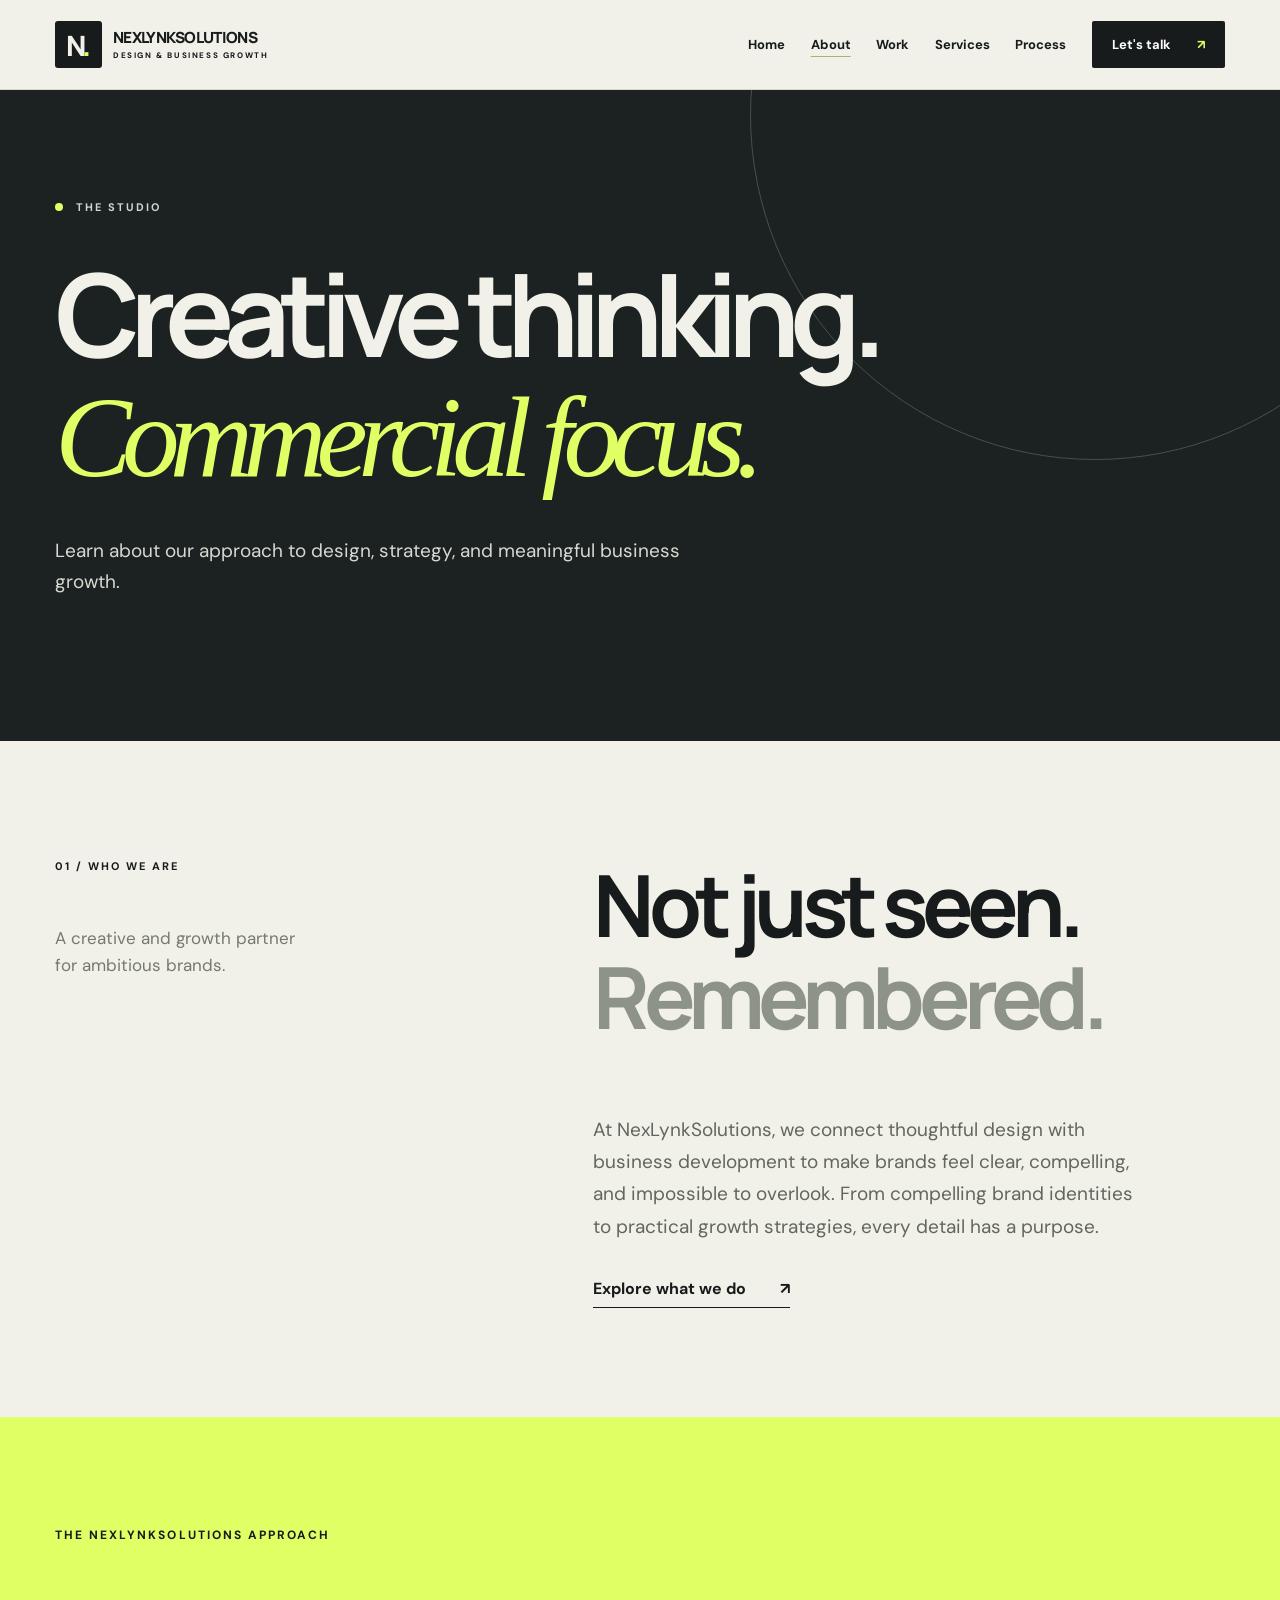
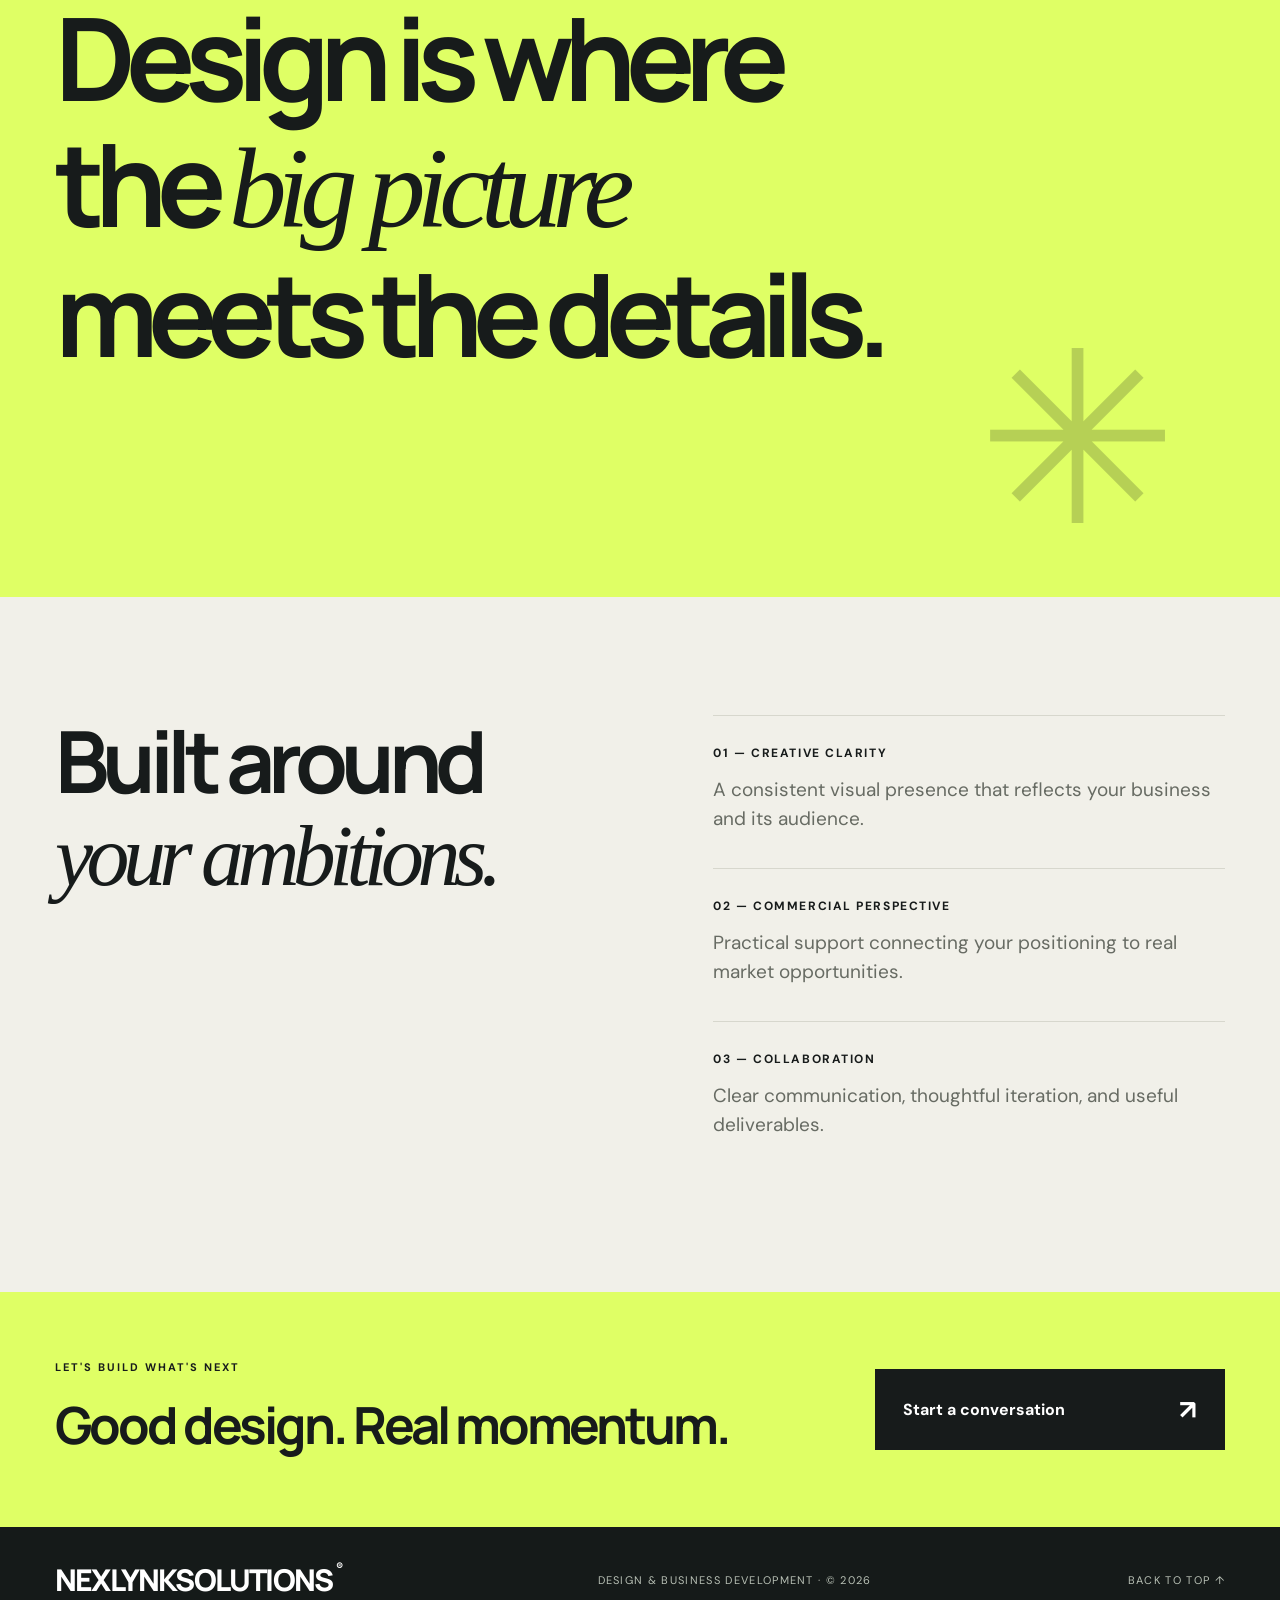
==== about.html @ 556518e2 "Add files via upload" ====
<!doctype html><html lang="en"><head><meta charset="utf-8"><meta name="viewport" content="width=device-width, initial-scale=1"><meta name="description" content="NexLynkSolutions provides design services and business development support including branding, websites, lead generation, and growth strategy."><title>About | NexLynkSolutions</title><link rel="stylesheet" href="style.css"></head><body><header class="site-header" id="top"><a href="index.html" class="brand" aria-label="NexLynkSolutions home"><span class="brand-symbol">N<span>.</span></span><span>NEXLYNKSOLUTIONS<small>DESIGN & BUSINESS GROWTH</small></span></a><button class="menu-toggle" aria-expanded="false" aria-controls="nav" aria-label="Toggle navigation">Menu <span>☰</span></button><nav id="nav" class="nav"><a href="index.html">Home</a><a href="about.html" aria-current="page">About</a><a href="work.html">Work</a><a href="services.html">Services</a><a href="process.html">Process</a><a class="nav-cta" href="contact.html">Let's talk <span>↗</span></a></nav></header><main><section class="page-banner"><div class="container"><p class="eyebrow"><span class="eyebrow-dot"></span> THE STUDIO</p><h1>Creative thinking.<br><em>Commercial focus.</em></h1><p>Learn about our approach to design, strategy, and meaningful business growth.</p></div><div class="hero-shape shape-one"></div></section><section class="intro section-pad" id="studio"><div class="container intro-grid"><div><p class="section-label">01 / WHO WE ARE</p><p class="intro-kicker">A creative and growth partner<br/>for ambitious brands.</p></div><div><h2>Not just seen.<br/><span>Remembered.</span></h2><p>At NexLynkSolutions, we connect thoughtful design with business development to make brands feel clear, compelling, and impossible to overlook. From compelling brand identities to practical growth strategies, every detail has a purpose.</p><a class="text-link" href="services.html">Explore what we do <span>↗</span></a></div></div></section><section class="statement"><div class="container"><p>THE NEXLYNKSOLUTIONS APPROACH</p><h2>Design is where<br/>the <em>big picture</em><br/>meets the details.</h2><div class="spark">✳</div></div></section><section class="process section-pad"><div class="container"><div class="process-grid"><h2>Built around<br><i>your ambitions.</i></h2><div class="steps"><div><span>01 — CREATIVE CLARITY</span><p>A consistent visual presence that reflects your business and its audience.</p></div><div><span>02 — COMMERCIAL PERSPECTIVE</span><p>Practical support connecting your positioning to real market opportunities.</p></div><div><span>03 — COLLABORATION</span><p>Clear communication, thoughtful iteration, and useful deliverables.</p></div></div></div></div></section><section class="mini-cta"><div class="container mini-cta-inner"><div><p class="section-label">LET'S BUILD WHAT'S NEXT</p><h2>Good design. Real momentum.</h2></div><a class="contact-button" href="contact.html">Start a conversation <span>↗</span></a></div></section></main><footer><div class="container footer-inner"><a href="index.html" class="footer-brand">NEXLYNKSOLUTIONS<span>®</span></a><span>DESIGN & BUSINESS DEVELOPMENT · © <span id="year">2026</span></span><a href="#top">BACK TO TOP ↑</a></div></footer><script src="script.js" defer></script></body></html>
---- style.css ----
@import url('https://fonts.googleapis.com/css2?family=DM+Sans:wght@400;500;600;700&family=Manrope:wght@400;500;600;700;800&display=swap');
:root{--ink:#171b1b;--cream:#f1f0e9;--accent:#dfff65;--line:#d7d7cd}*{box-sizing:border-box}html{scroll-behavior:smooth}body{margin:0;background:var(--cream);color:var(--ink);font-family:'DM Sans',Arial,sans-serif}a{color:inherit;text-decoration:none}button{font:inherit}.container{width:min(1440px,calc(100% - 110px));margin:auto}.site-header{height:90px;background:var(--cream);display:flex;align-items:center;justify-content:space-between;padding:0 55px;border-bottom:1px solid var(--line);position:relative;z-index:9}.brand{display:flex;align-items:center;gap:11px;font-family:Manrope,sans-serif;font-weight:800;letter-spacing:-.045em;font-size:20px;line-height:1}.brand small{font-family:'DM Sans',sans-serif;display:block;font-size:8px;letter-spacing:.20em;margin-top:5px}.brand-symbol{display:flex;align-items:center;justify-content:center;background:var(--ink);width:47px;height:47px;color:var(--cream);border-radius:3px;font-size:28px;letter-spacing:-.15em;padding-right:5px}.brand-symbol span{color:var(--accent)}.nav{display:flex;align-items:center;gap:40px;font-size:13px;font-weight:700}.nav a:hover{opacity:.55}.nav-cta{background:var(--ink);color:#fff;padding:15px 20px;border-radius:2px}.nav-cta span{padding-left:23px;color:var(--accent)}.menu-toggle{display:none}.hero{overflow:hidden;position:relative;min-height:705px;background:#1b2221;color:var(--cream)}.hero-inner{position:relative;z-index:2;padding-top:112px}.eyebrow,.section-label{font-size:11px;font-weight:700;letter-spacing:.18em}.eyebrow{display:flex;align-items:center;gap:13px;color:#d1d5cf}.eyebrow-dot{height:8px;width:8px;border-radius:50%;background:var(--accent)}h1,h2,h3,p{margin-top:0}.hero h1{font-family:Manrope,sans-serif;font-size:clamp(76px,11vw,171px);letter-spacing:-.09em;line-height:.94;margin:43px 0 60px;font-weight:700}.hero h1 em,.statement em,.contact em{font-family:Georgia,serif;font-weight:400;letter-spacing:-.08em}.hero h1 em{color:var(--accent)}.hero-bottom{display:flex;align-items:end;justify-content:space-between;max-width:820px}.hero-bottom p{max-width:435px;font-size:20px;line-height:1.55;color:#d7d9d2}.round-arrow{height:68px;width:68px;border:1px solid #aeb6ac;border-radius:100%;display:grid;place-items:center;font-size:30px}.hero-index{margin-top:70px;border-top:1px solid #59615c;padding:20px 0;color:#b5bbb3;font-size:11px;letter-spacing:.17em}.hero-index span{color:var(--accent);padding:0 18px}.hero-shape{position:absolute;border:1px solid #48504a;border-radius:50%;pointer-events:none}.shape-one{height:690px;width:690px;right:-160px;top:-190px}.shape-two{height:560px;width:560px;right:-50px;top:-120px}.section-pad{padding:118px 0}.intro-grid{display:grid;grid-template-columns:1fr 1.35fr;gap:70px}.section-label{margin-bottom:52px}.intro-kicker{color:#75796f;font-size:17px;line-height:1.6}.intro h2,.section-top h2,.services h2,.process h2{font-family:Manrope,sans-serif;font-size:clamp(52px,6.7vw,96px);line-height:1.07;letter-spacing:-.076em;font-weight:700}.intro h2 span{color:#8e9388}.intro-grid>div:last-child>p{color:#62675e;max-width:540px;font-size:19px;line-height:1.7;margin-bottom:35px}.text-link{font-weight:700;border-bottom:1px solid;padding-bottom:8px}.text-link span{padding-left:30px}.work{background:#e6e6dc}.section-top{display:grid;grid-template-columns:1fr 2fr;align-items:start}.section-top h2{margin:0 0 42px}.section-top i,.services i,.process i{font-family:Georgia,serif;font-weight:400}.section-top .muted{grid-column:2;font-size:13px;color:#75796f;margin:0 0 30px;max-width:450px}.work-grid{display:grid;grid-template-columns:1fr 1fr;gap:28px}.project-large{grid-column:1/-1}.project-image{position:relative;background:#ccd0c6;overflow:hidden;height:330px}.project-large .project-image{height:530px}.project-image img{width:100%;height:100%;display:block;object-fit:cover;transition:transform .6s}.project:hover img{transform:scale(1.035)}.project-overlay{position:absolute;top:22px;left:25px;color:#fff;border:1px solid #fff;border-radius:50%;height:47px;width:47px;display:grid;place-items:center}.project-meta{display:flex;justify-content:space-between;align-items:center;padding:22px 0}.project-meta h3{font-family:Manrope,sans-serif;font-size:22px;letter-spacing:-.045em}.project-meta p{font-size:11px;letter-spacing:.12em;color:#777}.services{background:var(--cream)}.services-heading{display:grid;grid-template-columns:1fr 2fr}.service{display:grid;grid-template-columns:80px 1fr 30px;padding:28px 0;border-top:1px solid #c5c8bd;align-items:center}.service:last-child{border-bottom:1px solid #c5c8bd}.service>span{font-size:12px}.service h3{font-size:clamp(28px,3.4vw,46px);font-family:Manrope,sans-serif;letter-spacing:-.055em;margin-bottom:10px}.service p{margin:0;color:#767a70;font-size:15px}.service b{font-size:28px;font-weight:400}.statement{background:var(--accent);padding:110px 0 125px;position:relative;overflow:hidden}.statement p{font-size:12px;letter-spacing:.17em;font-weight:700}.statement h2{font-family:Manrope,sans-serif;font-size:clamp(62px,9vw,131px);letter-spacing:-.087em;line-height:1.09;margin-top:52px}.spark{position:absolute;right:8%;bottom:0;font-size:240px;opacity:.2}.process-grid{display:grid;grid-template-columns:1.15fr 1fr;gap:70px}.steps>div{border-top:1px solid var(--line);padding:25px 0 35px}.steps span{font-size:12px;letter-spacing:.13em;font-weight:700}.steps p{font-size:19px;line-height:1.5;color:#676b63;margin:14px 0 0}.contact{background:#1b2221;color:var(--cream);padding:110px 0 120px}.contact h2{font-family:Manrope,sans-serif;font-size:clamp(75px,10vw,148px);letter-spacing:-.085em;line-height:1.05;margin:45px 0}.contact h2 em{color:var(--accent)}.contact p:not(.section-label){color:#c4c9c0;font-size:18px}.contact-button{display:inline-flex;align-items:center;justify-content:space-between;background:var(--accent);color:var(--ink);padding:23px 28px;min-width:350px;font-weight:700;margin-top:25px}.contact-button span{font-size:27px}.contact .contact-note{font-size:11px!important;color:#8a9189!important;margin-top:20px}footer{background:#151a19;color:#b8c0b5}.footer-inner{min-height:105px;display:flex;align-items:center;justify-content:space-between;gap:20px;font-size:11px;letter-spacing:.12em}.footer-brand{font-family:Manrope,sans-serif;font-size:30px;letter-spacing:-.06em;font-weight:800;color:#fff}.footer-brand span{font-size:11px;vertical-align:top;margin-left:4px}@media(max-width:900px){.container{width:calc(100% - 50px)}.site-header{padding:0 25px;height:75px}.menu-toggle{display:block;border:0;background:transparent;font-weight:700}.nav{display:none;position:absolute;left:0;right:0;top:75px;background:var(--cream);padding:25px;flex-direction:column;align-items:stretch;gap:25px;box-shadow:0 15px 30px #0002}.nav.open{display:flex}.hero{min-height:660px}.hero-inner{padding-top:90px}.hero h1{font-size:clamp(64px,12vw,105px)}.intro-grid,.process-grid,.section-top,.services-heading{grid-template-columns:1fr;gap:24px}.section-label{margin-bottom:25px}.section-top .muted{grid-column:1}.section-pad{padding:75px 0}.project-large .project-image{height:390px}}@media(max-width:600px){.hero h1{font-size:clamp(58px,13vw,76px);margin:50px 0}.hero-bottom p{font-size:16px;max-width:250px}.round-arrow{width:56px;height:56px}.hero-index{font-size:9px;line-height:2}.hero-index span{padding:0 4px}.hero{min-height:625px}.intro h2,.section-top h2,.services h2,.process h2{font-size:53px}.work-grid{grid-template-columns:1fr;gap:12px}.project-large{grid-column:auto}.project-image,.project-large .project-image{height:275px}.project-meta{display:block}.project-meta p{margin-top:8px}.service{grid-template-columns:35px 1fr 20px;gap:5px}.service h3{font-size:25px}.service p{font-size:13px}.statement h2{font-size:53px}.contact h2{font-size:65px}.contact-button{min-width:100%;font-size:14px}.footer-inner{flex-wrap:wrap;padding:30px 0}.footer-brand{width:100%}}

/* Multi-page extensions while preserving original visual language */
.nav a[aria-current="page"]:not(.nav-cta){text-decoration:underline;text-decoration-color:#a8b36d;text-underline-offset:7px}
.page-banner{position:relative;overflow:hidden;background:#1b2221;color:var(--cream);padding:110px 0 125px;min-height:460px}.page-banner .container{position:relative;z-index:2}.page-banner h1{font-family:Manrope,sans-serif;font-size:clamp(60px,9vw,132px);letter-spacing:-.085em;line-height:1.03;margin:40px 0}.page-banner h1 em{color:var(--accent);font-family:Georgia,serif;font-weight:400}.page-banner .container>p:last-child{font-size:19px;line-height:1.6;color:#d7d9d2;max-width:670px}.page-banner .shape-one{top:-320px}.dual-grid{display:grid;grid-template-columns:repeat(2,minmax(0,1fr));gap:22px}.service-tile{display:flex;flex-direction:column;min-height:360px;padding:44px;background:#e6e6dc;transition:transform .3s,background .3s}.service-tile:hover:not(.static-tile){transform:translateY(-5px);background:#dcdfd0}.service-tile>span{font-size:11px;letter-spacing:.18em;font-weight:700}.service-tile h3{font-family:Manrope,sans-serif;font-size:clamp(30px,3.5vw,51px);line-height:1.12;letter-spacing:-.06em;margin:40px 0 20px}.service-tile p{line-height:1.6;color:#646a61;font-size:16px;max-width:440px}.service-tile b{margin-top:auto;font-size:14px}.service-alt{background:#e6e6dc}.mini-cta{background:var(--accent);padding:68px 0}.mini-cta-inner{display:flex;align-items:center;justify-content:space-between;gap:24px}.mini-cta .section-label{margin-bottom:15px}.mini-cta h2{font-family:Manrope,sans-serif;font-size:clamp(30px,4vw,56px);letter-spacing:-.06em;margin:0}.mini-cta .contact-button{margin:0;background:var(--ink);color:#fff}.section-bridge{background:#e6e6dc;padding:0 max(25px,calc((100% - 1330px)/2)) 70px;text-align:right}.site-header .brand{flex-shrink:0}.nav{gap:clamp(14px,2vw,30px)}.site-header{gap:24px}.brand{font-size:clamp(14px,1.2vw,20px)}.brand-symbol{flex-shrink:0}.contact .contact-note{max-width:600px}
@media(max-width:900px){.dual-grid{grid-template-columns:1fr}.mini-cta-inner{align-items:stretch;flex-direction:column}.mini-cta .contact-button{width:fit-content}.page-banner{min-height:360px;padding:80px 0}.page-banner h1{font-size:clamp(48px,8vw,85px)}}
@media(max-width:600px){.page-banner h1{font-size:clamp(45px,11vw,69px)}.page-banner{padding:65px 0;min-height:340px}.service-tile{padding:28px;min-height:290px}.mini-cta .contact-button{width:100%}.site-header .brand{font-size:14px}.brand-symbol{width:40px;height:40px}}
@media(prefers-reduced-motion:reduce){html{scroll-behavior:auto}*,*:before,*:after{transition-duration:.01ms!important;animation-duration:.01ms!important}}
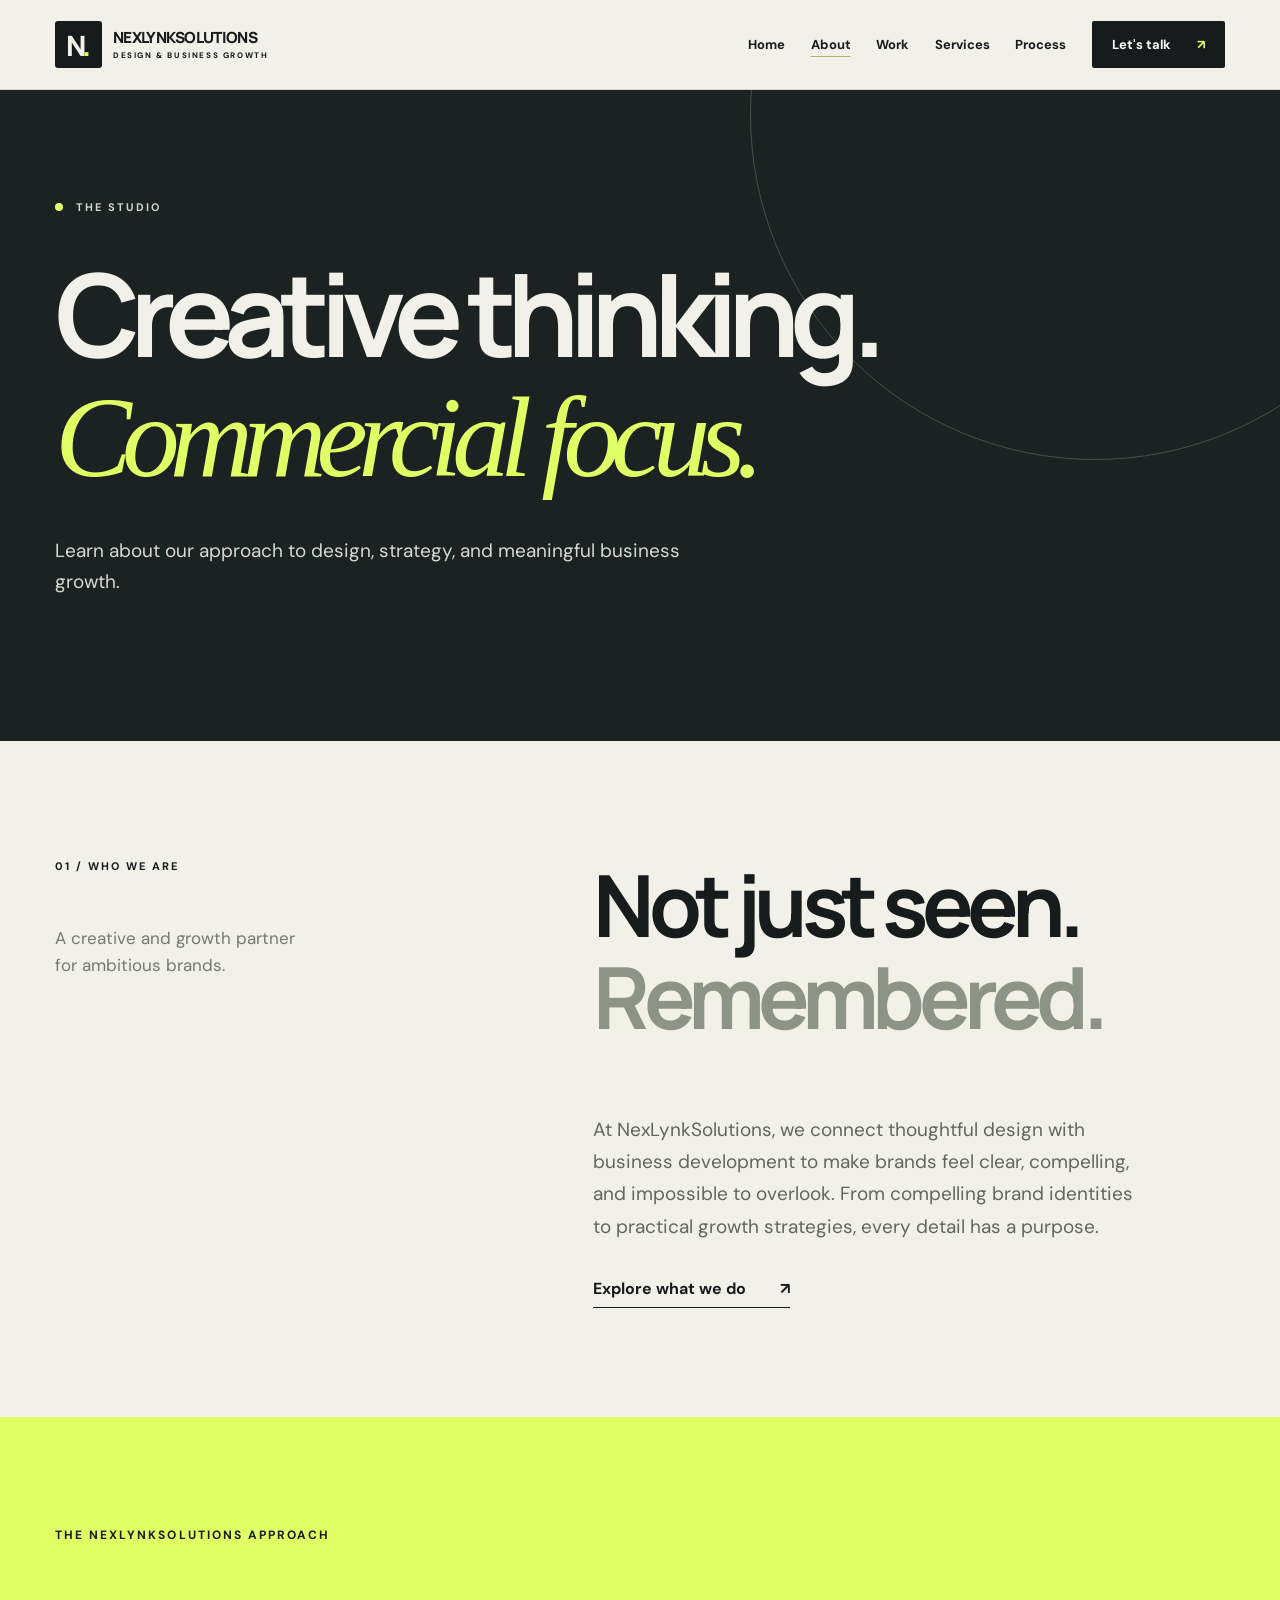
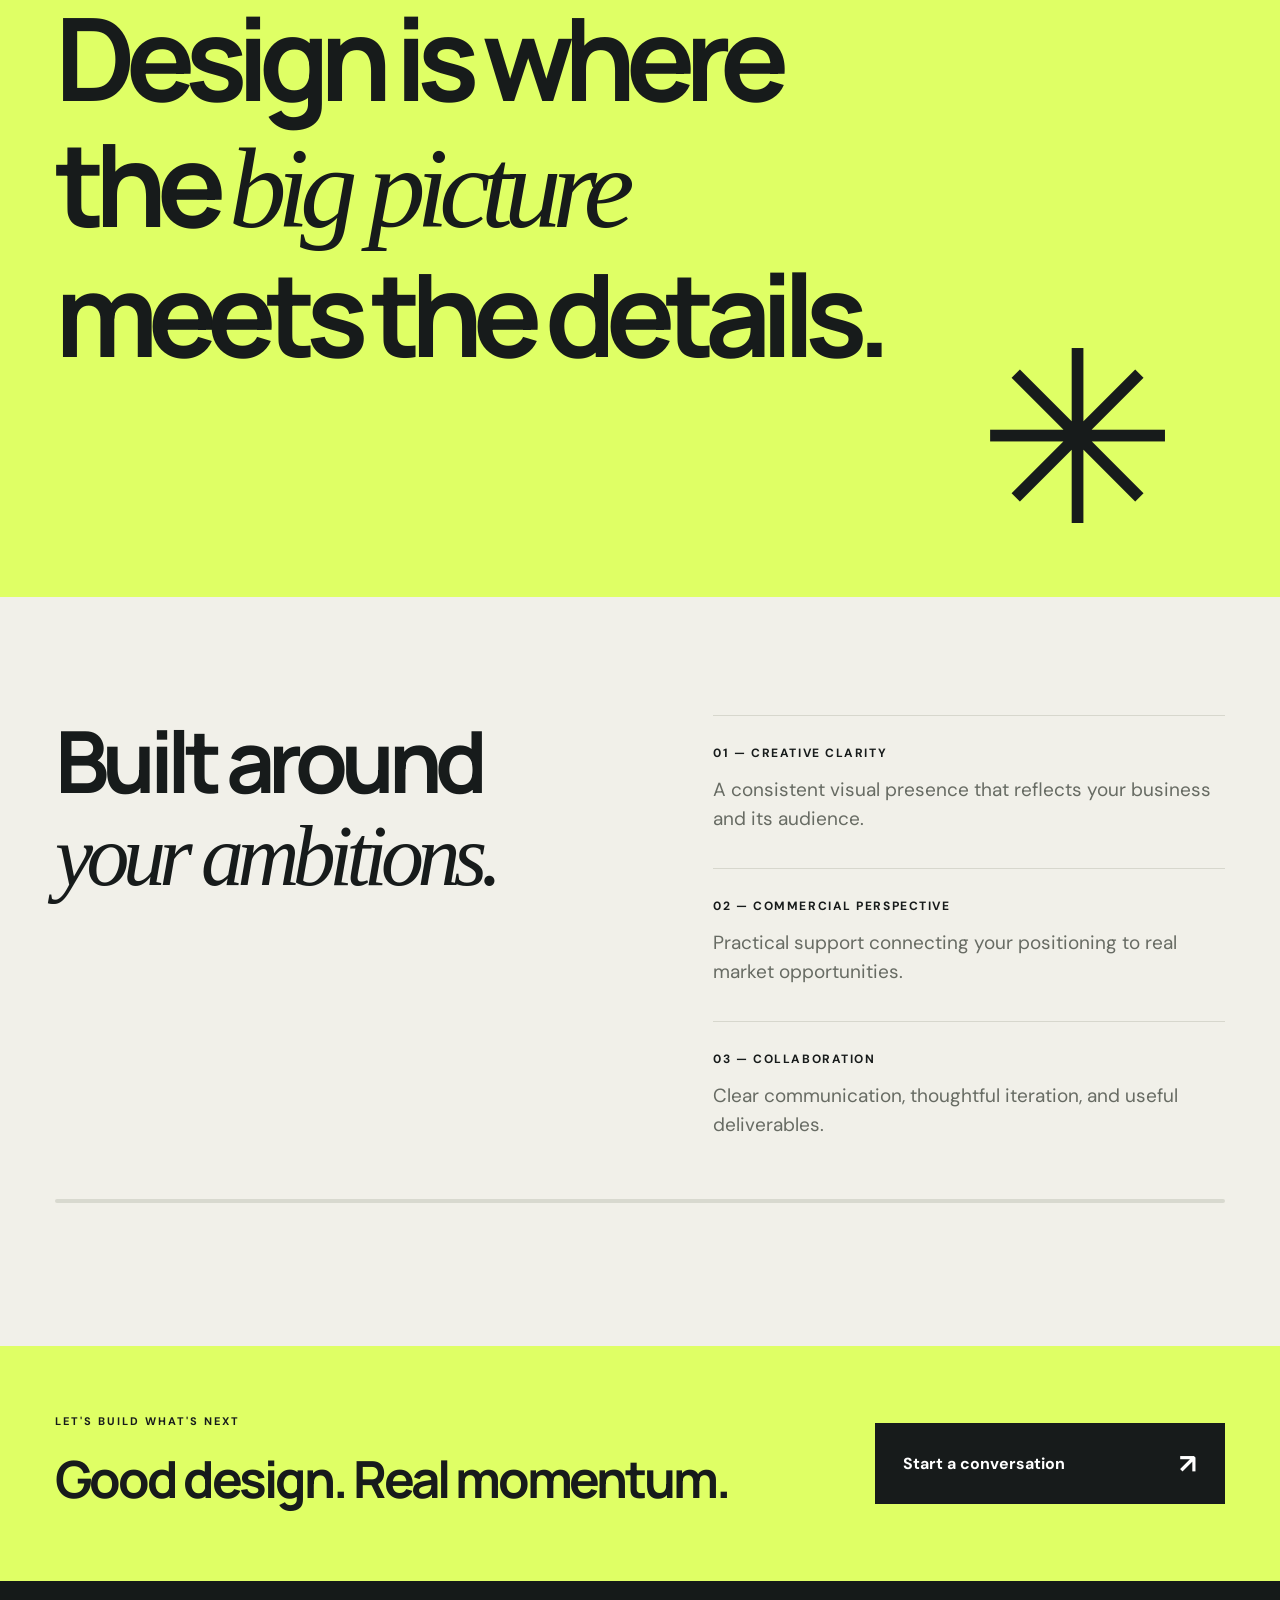
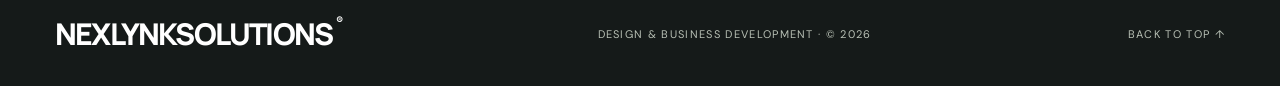
==== commit 75d1a6db: "Add files via upload" ====
--- a/about.html
+++ b/about.html
@@ -1 +1 @@
-<!doctype html><html lang="en"><head><meta charset="utf-8"><meta name="viewport" content="width=device-width, initial-scale=1"><meta name="description" content="NexLynkSolutions provides design services and business development support including branding, websites, lead generation, and growth strategy."><title>About | NexLynkSolutions</title><link rel="stylesheet" href="style.css"></head><body><header class="site-header" id="top"><a href="index.html" class="brand" aria-label="NexLynkSolutions home"><span class="brand-symbol">N<span>.</span></span><span>NEXLYNKSOLUTIONS<small>DESIGN & BUSINESS GROWTH</small></span></a><button class="menu-toggle" aria-expanded="false" aria-controls="nav" aria-label="Toggle navigation">Menu <span>☰</span></button><nav id="nav" class="nav"><a href="index.html">Home</a><a href="about.html" aria-current="page">About</a><a href="work.html">Work</a><a href="services.html">Services</a><a href="process.html">Process</a><a class="nav-cta" href="contact.html">Let's talk <span>↗</span></a></nav></header><main><section class="page-banner"><div class="container"><p class="eyebrow"><span class="eyebrow-dot"></span> THE STUDIO</p><h1>Creative thinking.<br><em>Commercial focus.</em></h1><p>Learn about our approach to design, strategy, and meaningful business growth.</p></div><div class="hero-shape shape-one"></div></section><section class="intro section-pad" id="studio"><div class="container intro-grid"><div><p class="section-label">01 / WHO WE ARE</p><p class="intro-kicker">A creative and growth partner<br/>for ambitious brands.</p></div><div><h2>Not just seen.<br/><span>Remembered.</span></h2><p>At NexLynkSolutions, we connect thoughtful design with business development to make brands feel clear, compelling, and impossible to overlook. From compelling brand identities to practical growth strategies, every detail has a purpose.</p><a class="text-link" href="services.html">Explore what we do <span>↗</span></a></div></div></section><section class="statement"><div class="container"><p>THE NEXLYNKSOLUTIONS APPROACH</p><h2>Design is where<br/>the <em>big picture</em><br/>meets the details.</h2><div class="spark">✳</div></div></section><section class="process section-pad"><div class="container"><div class="process-grid"><h2>Built around<br><i>your ambitions.</i></h2><div class="steps"><div><span>01 — CREATIVE CLARITY</span><p>A consistent visual presence that reflects your business and its audience.</p></div><div><span>02 — COMMERCIAL PERSPECTIVE</span><p>Practical support connecting your positioning to real market opportunities.</p></div><div><span>03 — COLLABORATION</span><p>Clear communication, thoughtful iteration, and useful deliverables.</p></div></div></div></div></section><section class="mini-cta"><div class="container mini-cta-inner"><div><p class="section-label">LET'S BUILD WHAT'S NEXT</p><h2>Good design. Real momentum.</h2></div><a class="contact-button" href="contact.html">Start a conversation <span>↗</span></a></div></section></main><footer><div class="container footer-inner"><a href="index.html" class="footer-brand">NEXLYNKSOLUTIONS<span>®</span></a><span>DESIGN & BUSINESS DEVELOPMENT · © <span id="year">2026</span></span><a href="#top">BACK TO TOP ↑</a></div></footer><script src="script.js" defer></script></body></html>+<!doctype html><html lang="en"><head><meta charset="utf-8"><meta name="viewport" content="width=device-width, initial-scale=1"><meta name="description" content="NexLynkSolutions provides design services and business development support including branding, websites, lead generation, and growth strategy."><title>About | NexLynkSolutions</title><link rel="stylesheet" href="style.css?v=2"></head><body><header class="site-header" id="top"><a href="index.html" class="brand" aria-label="NexLynkSolutions home"><span class="brand-symbol">N<span>.</span></span><span>NEXLYNKSOLUTIONS<small>DESIGN & BUSINESS GROWTH</small></span></a><button class="menu-toggle" aria-expanded="false" aria-controls="nav" aria-label="Toggle navigation">Menu <span>☰</span></button><nav id="nav" class="nav"><a href="index.html">Home</a><a href="about.html" aria-current="page">About</a><a href="work.html">Work</a><a href="services.html">Services</a><a href="process.html">Process</a><a class="nav-cta" href="contact.html">Let's talk <span>↗</span></a></nav></header><main><section class="page-banner"><div class="container"><p class="eyebrow"><span class="eyebrow-dot"></span> THE STUDIO</p><h1>Creative thinking.<br><em>Commercial focus.</em></h1><p>Learn about our approach to design, strategy, and meaningful business growth.</p></div><div class="hero-shape shape-one"></div></section><section class="intro section-pad" id="studio"><div class="container intro-grid"><div><p class="section-label">01 / WHO WE ARE</p><p class="intro-kicker">A creative and growth partner<br/>for ambitious brands.</p></div><div><h2>Not just seen.<br/><span>Remembered.</span></h2><p>At NexLynkSolutions, we connect thoughtful design with business development to make brands feel clear, compelling, and impossible to overlook. From compelling brand identities to practical growth strategies, every detail has a purpose.</p><a class="text-link" href="services.html">Explore what we do <span>↗</span></a></div></div></section><section class="statement"><div class="container"><p>THE NEXLYNKSOLUTIONS APPROACH</p><h2>Design is where<br/>the <em>big picture</em><br/>meets the details.</h2><div class="spark">✳</div></div></section><section class="process section-pad"><div class="container"><div class="process-grid"><h2>Built around<br><i>your ambitions.</i></h2><div class="steps"><div><span>01 — CREATIVE CLARITY</span><p>A consistent visual presence that reflects your business and its audience.</p></div><div><span>02 — COMMERCIAL PERSPECTIVE</span><p>Practical support connecting your positioning to real market opportunities.</p></div><div><span>03 — COLLABORATION</span><p>Clear communication, thoughtful iteration, and useful deliverables.</p></div></div></div></div></section><section class="mini-cta"><div class="container mini-cta-inner"><div><p class="section-label">LET'S BUILD WHAT'S NEXT</p><h2>Good design. Real momentum.</h2></div><a class="contact-button" href="contact.html">Start a conversation <span>↗</span></a></div></section></main><footer><div class="container footer-inner"><a href="index.html" class="footer-brand">NEXLYNKSOLUTIONS<span>®</span></a><span>DESIGN & BUSINESS DEVELOPMENT · © <span id="year">2026</span></span><a href="#top">BACK TO TOP ↑</a></div></footer><script src="script.js?v=2" defer></script></body></html>
--- a/style.css
+++ b/style.css
@@ -7,3 +7,40 @@
 @media(max-width:900px){.dual-grid{grid-template-columns:1fr}.mini-cta-inner{align-items:stretch;flex-direction:column}.mini-cta .contact-button{width:fit-content}.page-banner{min-height:360px;padding:80px 0}.page-banner h1{font-size:clamp(48px,8vw,85px)}}
 @media(max-width:600px){.page-banner h1{font-size:clamp(45px,11vw,69px)}.page-banner{padding:65px 0;min-height:340px}.service-tile{padding:28px;min-height:290px}.mini-cta .contact-button{width:100%}.site-header .brand{font-size:14px}.brand-symbol{width:40px;height:40px}}
 @media(prefers-reduced-motion:reduce){html{scroll-behavior:auto}*,*:before,*:after{transition-duration:.01ms!important;animation-duration:.01ms!important}}
+
+/* Motion enhancement layer: preserves original layouts and colors */
+@keyframes nl-rise{from{opacity:0;transform:translate3d(0,34px,0)}to{opacity:1;transform:translate3d(0,0,0)}}
+@keyframes nl-drift{0%,100%{transform:translate3d(0,0,0) rotate(0)}50%{transform:translate3d(15px,-16px,0) rotate(3deg)}}
+@keyframes nl-pulse{50%{transform:scale(1.08);opacity:.75}}
+@media(prefers-reduced-motion:no-preference){
+ .motion-ready .nl-reveal{opacity:0;transform:translateY(30px);transition:opacity .72s cubic-bezier(.2,.8,.2,1),transform .72s cubic-bezier(.2,.8,.2,1)}
+ .motion-ready .nl-reveal.nl-in{opacity:1;transform:translateY(0)}
+ .hero .eyebrow,.page-banner .eyebrow{animation:nl-rise .65s both}
+ .hero h1,.page-banner h1{animation:nl-rise .9s .12s both}
+ .hero-bottom,.page-banner .container>p:last-child{animation:nl-rise .85s .28s both}
+ .hero-shape{animation:nl-drift 12s ease-in-out infinite;will-change:transform}
+ .shape-two{animation-delay:-5s;animation-duration:15s}
+ .eyebrow-dot{animation:nl-pulse 3s ease-in-out infinite}
+ .project-image img{transition:transform .7s cubic-bezier(.2,.8,.2,1),filter .6s ease}
+ .project:hover .project-image img,.project:focus-within .project-image img{transform:scale(1.045)}
+ .round-arrow,.contact-button,.nav-cta{transition:transform .25s ease,box-shadow .25s ease,background-color .25s ease}
+ .round-arrow:hover,.contact-button:hover,.nav-cta:hover{transform:translateY(-3px)}
+}
+.nl-portfolio-controls{display:flex;justify-content:flex-end;align-items:center;gap:10px;margin:22px 0 16px}
+.nl-portfolio-controls button{background:transparent;color:var(--ink);border:1px solid currentColor;border-radius:50%;width:45px;height:45px;cursor:pointer;font-size:21px;transition:background .2s,color .2s}
+.nl-portfolio-controls button:hover,.nl-portfolio-controls button:focus-visible{background:var(--ink);color:var(--cream)}
+.nl-portfolio-count{font-size:12px;letter-spacing:.12em;margin-right:8px;font-weight:700}
+.nl-portfolio-mode{display:flex!important;gap:18px!important;overflow-x:auto;scroll-snap-type:x mandatory;scroll-behavior:smooth;scrollbar-width:thin;overscroll-behavior-inline:contain;padding-bottom:14px}
+.nl-portfolio-mode .project{flex:0 0 min(70%,720px);scroll-snap-align:start;min-width:0;grid-column:auto!important}
+.nl-portfolio-mode .project .project-image{height:clamp(240px,35vw,430px)}
+.nl-portfolio-mode .project:not(.nl-active){opacity:.76;transition:opacity .3s ease}
+.nl-portfolio-mode .project.nl-active{opacity:1}
+.nl-service-detail{color:#586354;font-size:13px;margin-top:12px;max-width:600px;padding:12px 18px;border-left:3px solid var(--accent);background:rgba(145,160,101,.08)}
+.nl-service-toggle{border:0;background:transparent;text-align:left;padding:0;color:inherit;cursor:pointer;font:inherit;width:100%}
+.nl-service-toggle:focus-visible,.nl-portfolio-controls button:focus-visible{outline:3px solid #96ab5b;outline-offset:4px}
+.nl-service-toggle[aria-expanded=true] h3{text-decoration:underline;text-decoration-color:var(--accent);text-underline-offset:6px}
+.nl-process-progress{height:4px;width:100%;background:rgba(100,110,90,.18);margin:25px 0;overflow:hidden;border-radius:9px}
+.nl-process-progress>span{display:block;width:0;height:100%;background:#99ab6b;transition:width .18s linear}
+.nl-cta-magnetic{will-change:transform}
+@media(max-width:700px){.nl-portfolio-mode .project{flex-basis:88%}.nl-portfolio-mode .project .project-image{height:260px}.nl-portfolio-controls{margin-top:12px}}
+@media(prefers-reduced-motion:reduce){.nl-portfolio-mode{scroll-behavior:auto}.nl-process-progress>span{transition:none}.nl-portfolio-mode .project{opacity:1!important}}
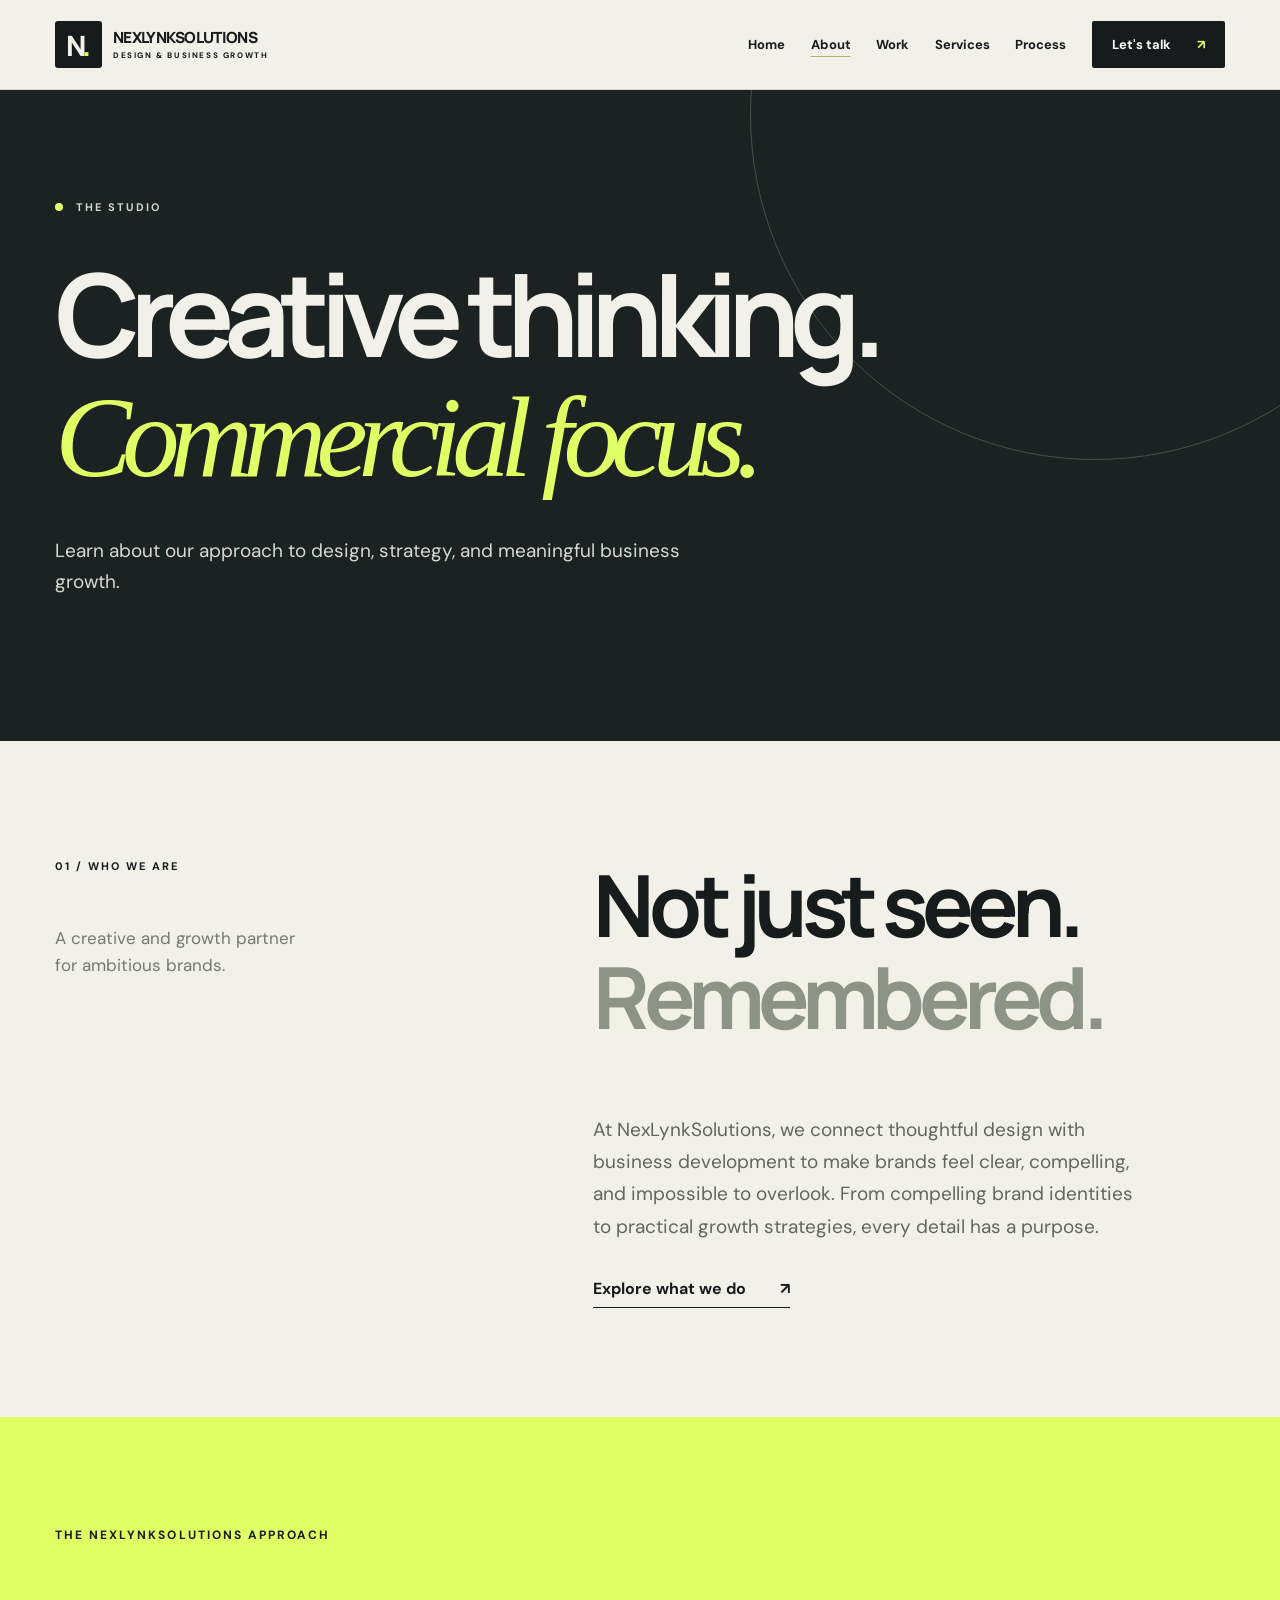
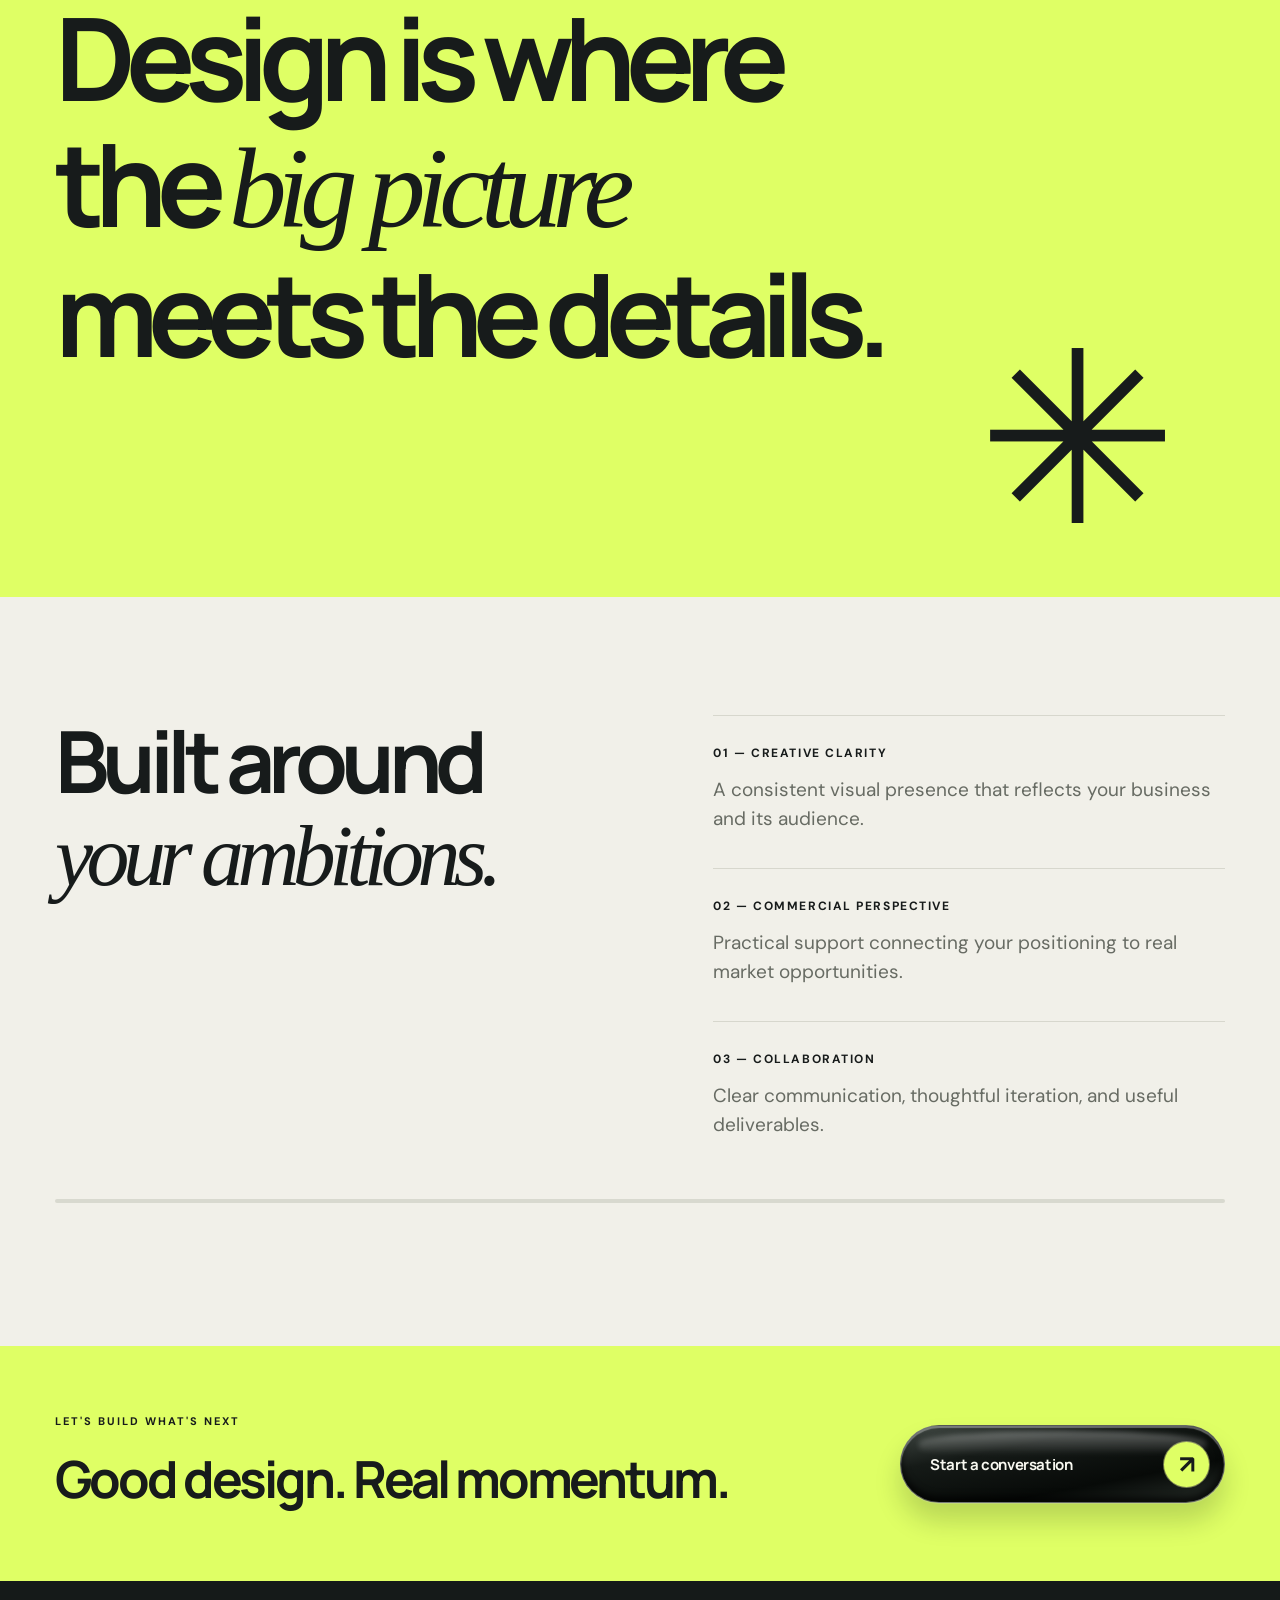
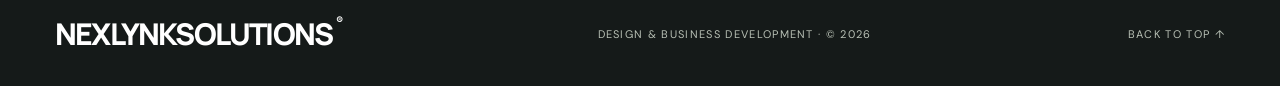
==== commit 5f819b3d: "Add files via upload" ====
--- a/about.html
+++ b/about.html
@@ -1 +1 @@
-<!doctype html><html lang="en"><head><meta charset="utf-8"><meta name="viewport" content="width=device-width, initial-scale=1"><meta name="description" content="NexLynkSolutions provides design services and business development support including branding, websites, lead generation, and growth strategy."><title>About | NexLynkSolutions</title><link rel="stylesheet" href="style.css?v=2"></head><body><header class="site-header" id="top"><a href="index.html" class="brand" aria-label="NexLynkSolutions home"><span class="brand-symbol">N<span>.</span></span><span>NEXLYNKSOLUTIONS<small>DESIGN & BUSINESS GROWTH</small></span></a><button class="menu-toggle" aria-expanded="false" aria-controls="nav" aria-label="Toggle navigation">Menu <span>☰</span></button><nav id="nav" class="nav"><a href="index.html">Home</a><a href="about.html" aria-current="page">About</a><a href="work.html">Work</a><a href="services.html">Services</a><a href="process.html">Process</a><a class="nav-cta" href="contact.html">Let's talk <span>↗</span></a></nav></header><main><section class="page-banner"><div class="container"><p class="eyebrow"><span class="eyebrow-dot"></span> THE STUDIO</p><h1>Creative thinking.<br><em>Commercial focus.</em></h1><p>Learn about our approach to design, strategy, and meaningful business growth.</p></div><div class="hero-shape shape-one"></div></section><section class="intro section-pad" id="studio"><div class="container intro-grid"><div><p class="section-label">01 / WHO WE ARE</p><p class="intro-kicker">A creative and growth partner<br/>for ambitious brands.</p></div><div><h2>Not just seen.<br/><span>Remembered.</span></h2><p>At NexLynkSolutions, we connect thoughtful design with business development to make brands feel clear, compelling, and impossible to overlook. From compelling brand identities to practical growth strategies, every detail has a purpose.</p><a class="text-link" href="services.html">Explore what we do <span>↗</span></a></div></div></section><section class="statement"><div class="container"><p>THE NEXLYNKSOLUTIONS APPROACH</p><h2>Design is where<br/>the <em>big picture</em><br/>meets the details.</h2><div class="spark">✳</div></div></section><section class="process section-pad"><div class="container"><div class="process-grid"><h2>Built around<br><i>your ambitions.</i></h2><div class="steps"><div><span>01 — CREATIVE CLARITY</span><p>A consistent visual presence that reflects your business and its audience.</p></div><div><span>02 — COMMERCIAL PERSPECTIVE</span><p>Practical support connecting your positioning to real market opportunities.</p></div><div><span>03 — COLLABORATION</span><p>Clear communication, thoughtful iteration, and useful deliverables.</p></div></div></div></div></section><section class="mini-cta"><div class="container mini-cta-inner"><div><p class="section-label">LET'S BUILD WHAT'S NEXT</p><h2>Good design. Real momentum.</h2></div><a class="contact-button" href="contact.html">Start a conversation <span>↗</span></a></div></section></main><footer><div class="container footer-inner"><a href="index.html" class="footer-brand">NEXLYNKSOLUTIONS<span>®</span></a><span>DESIGN & BUSINESS DEVELOPMENT · © <span id="year">2026</span></span><a href="#top">BACK TO TOP ↑</a></div></footer><script src="script.js?v=2" defer></script></body></html>+<!doctype html><html lang="en"><head><meta charset="utf-8"><meta name="viewport" content="width=device-width, initial-scale=1"><meta name="description" content="NexLynkSolutions provides design services and business development support including branding, websites, lead generation, and growth strategy."><title>About | NexLynkSolutions</title><link rel="stylesheet" href="style.css?v=venom5"></head><body><header class="site-header" id="top"><a href="index.html" class="brand" aria-label="NexLynkSolutions home"><span class="brand-symbol">N<span>.</span></span><span>NEXLYNKSOLUTIONS<small>DESIGN & BUSINESS GROWTH</small></span></a><button class="menu-toggle" aria-expanded="false" aria-controls="nav" aria-label="Toggle navigation">Menu <span>☰</span></button><nav id="nav" class="nav"><a href="index.html">Home</a><a href="about.html" aria-current="page">About</a><a href="work.html">Work</a><a href="services.html">Services</a><a href="process.html">Process</a><a class="nav-cta" href="contact.html">Let's talk <span>↗</span></a></nav></header><main><section class="page-banner"><div class="container"><p class="eyebrow"><span class="eyebrow-dot"></span> THE STUDIO</p><h1>Creative thinking.<br><em>Commercial focus.</em></h1><p>Learn about our approach to design, strategy, and meaningful business growth.</p></div><div class="hero-shape shape-one"></div></section><section class="intro section-pad" id="studio"><div class="container intro-grid"><div><p class="section-label">01 / WHO WE ARE</p><p class="intro-kicker">A creative and growth partner<br/>for ambitious brands.</p></div><div><h2>Not just seen.<br/><span>Remembered.</span></h2><p>At NexLynkSolutions, we connect thoughtful design with business development to make brands feel clear, compelling, and impossible to overlook. From compelling brand identities to practical growth strategies, every detail has a purpose.</p><a class="text-link" href="services.html">Explore what we do <span>↗</span></a></div></div></section><section class="statement"><div class="container"><p>THE NEXLYNKSOLUTIONS APPROACH</p><h2>Design is where<br/>the <em>big picture</em><br/>meets the details.</h2><div class="spark">✳</div></div></section><section class="process section-pad"><div class="container"><div class="process-grid"><h2>Built around<br><i>your ambitions.</i></h2><div class="steps"><div><span>01 — CREATIVE CLARITY</span><p>A consistent visual presence that reflects your business and its audience.</p></div><div><span>02 — COMMERCIAL PERSPECTIVE</span><p>Practical support connecting your positioning to real market opportunities.</p></div><div><span>03 — COLLABORATION</span><p>Clear communication, thoughtful iteration, and useful deliverables.</p></div></div></div></div></section><section class="mini-cta"><div class="container mini-cta-inner"><div><p class="section-label">LET'S BUILD WHAT'S NEXT</p><h2>Good design. Real momentum.</h2></div><a class="contact-button venom-button" href="contact.html" aria-label="Start a conversation"><span class="venom-button-label">Start a conversation</span><span class="venom-button-arrow" aria-hidden="true">↗</span></a></div></section></main><footer><div class="container footer-inner"><a href="index.html" class="footer-brand">NEXLYNKSOLUTIONS<span>®</span></a><span>DESIGN & BUSINESS DEVELOPMENT · © <span id="year">2026</span></span><a href="#top">BACK TO TOP ↑</a></div></footer><script src="script.js?v=venom5" defer></script></body></html>
--- a/style.css
+++ b/style.css
@@ -44,3 +44,56 @@
 .nl-cta-magnetic{will-change:transform}
 @media(max-width:700px){.nl-portfolio-mode .project{flex-basis:88%}.nl-portfolio-mode .project .project-image{height:260px}.nl-portfolio-controls{margin-top:12px}}
 @media(prefers-reduced-motion:reduce){.nl-portfolio-mode{scroll-behavior:auto}.nl-process-progress>span{transition:none}.nl-portfolio-mode .project{opacity:1!important}}
+
+
+/* === NexLynkSolutions Venom CTA. ONLY the bottom-right Start a conversation pill. === */
+.mini-cta .contact-button.venom-button {
+  position: relative; overflow: visible; isolation: isolate;
+  display: inline-flex; align-items: center; justify-content: space-between;
+  gap: 22px; min-width: 325px; min-height: 78px;
+  padding: 15px 15px 15px 29px; margin: 0;
+  border-radius: 100px; border: 1px solid rgba(255,255,255,.30);
+  background: linear-gradient(169deg,#434b46 0%,#151a17 31%,#070a08 69%,#29302b 100%);
+  color: #f9f9f1;
+  box-shadow: inset 0 2px 1px rgba(255,255,255,.34),inset 0 -5px 7px rgba(0,0,0,.75),
+    0 18px 27px rgba(9,25,15,.18), 0 1px 0 rgba(255,255,255,.25);
+  transition: transform .22s ease, box-shadow .26s ease,filter .3s ease;
+  will-change: transform;
+}
+.mini-cta .contact-button.venom-button::before {
+  content:""; position:absolute;left:18px;right:18px;top:5px;height:30%;z-index:-1;
+  border-radius:100% 100% 45% 45%; pointer-events:none;
+  background:linear-gradient(180deg,rgba(255,255,255,.33),rgba(255,255,255,.018));filter:blur(2.5px);
+}
+.mini-cta .contact-button.venom-button:hover,
+.mini-cta .contact-button.venom-button:focus-visible {
+  filter:brightness(1.12);
+  transform: translateY(-3px);
+  box-shadow: inset 0 2px 2px rgba(255,255,255,.43),inset 0 -5px 7px rgba(0,0,0,.75),
+     0 21px 36px rgba(4,18,11,.3),0 0 0 3px rgba(13,22,14,.15);
+}
+.mini-cta .venom-button-label{position:relative; z-index:1; font:700 15px Manrope,sans-serif;letter-spacing:-.025em;white-space:nowrap}
+.mini-cta .contact-button.venom-button .venom-button-arrow{
+  z-index:1; display:grid;place-items:center;flex:0 0 45px;width:45px;height:45px;
+  padding:0;margin:0;border-radius:50%;color:var(--ink);background:var(--accent);
+  font-size:25px;line-height:1;transition:transform .35s ease,box-shadow .35s ease;
+  box-shadow:0 0 0 1px rgba(244,255,151,.45);
+}
+.mini-cta .contact-button.venom-button:hover .venom-button-arrow,
+.mini-cta .contact-button.venom-button:focus-visible .venom-button-arrow{
+ transform:rotate(45deg);box-shadow:0 0 20px rgba(223,255,97,.7)
+}
+.mini-cta .contact-button.venom-button:focus-visible{outline:3px solid #111a16;outline-offset:5px}
+/* Transparent global drawing surface. Does not intercept hovering or clicking links. */
+.venom-web-overlay{position:fixed;inset:0;z-index:999;overflow:visible;width:100%;height:100%;pointer-events:none;opacity:0;transition:opacity .18s ease}
+.venom-web-overlay.is-active{opacity:1}
+.venom-web-overlay .venom-web-main{fill:#0a100d;stroke:#090e0b;stroke-width:1.2;stroke-linejoin:round}
+.venom-web-overlay .venom-web-line{fill:none;stroke:#101711;stroke-linecap:round;stroke-linejoin:round}
+.venom-web-overlay .venom-web-glint{fill:none;stroke:#b2bdb2;stroke-opacity:.6;stroke-width:1.2;stroke-linecap:round}
+.venom-web-overlay .venom-web-hand{fill:#f2f1e8;stroke:#0a110e;stroke-width:2.5;stroke-linejoin:round;stroke-linecap:round;filter:drop-shadow(0 2px 2px #1115)}
+@media(max-width:600px){
+ .mini-cta .contact-button.venom-button{width:100%;min-width:0;min-height:70px;padding:12px 12px 12px 22px}
+ .mini-cta .venom-button-label{font-size:14px}
+ .mini-cta .contact-button.venom-button .venom-button-arrow{width:42px;height:42px;flex-basis:42px}
+}
+@media (prefers-reduced-motion:reduce){.venom-web-overlay{display:none}.mini-cta .contact-button.venom-button{will-change:auto;transition:none}}
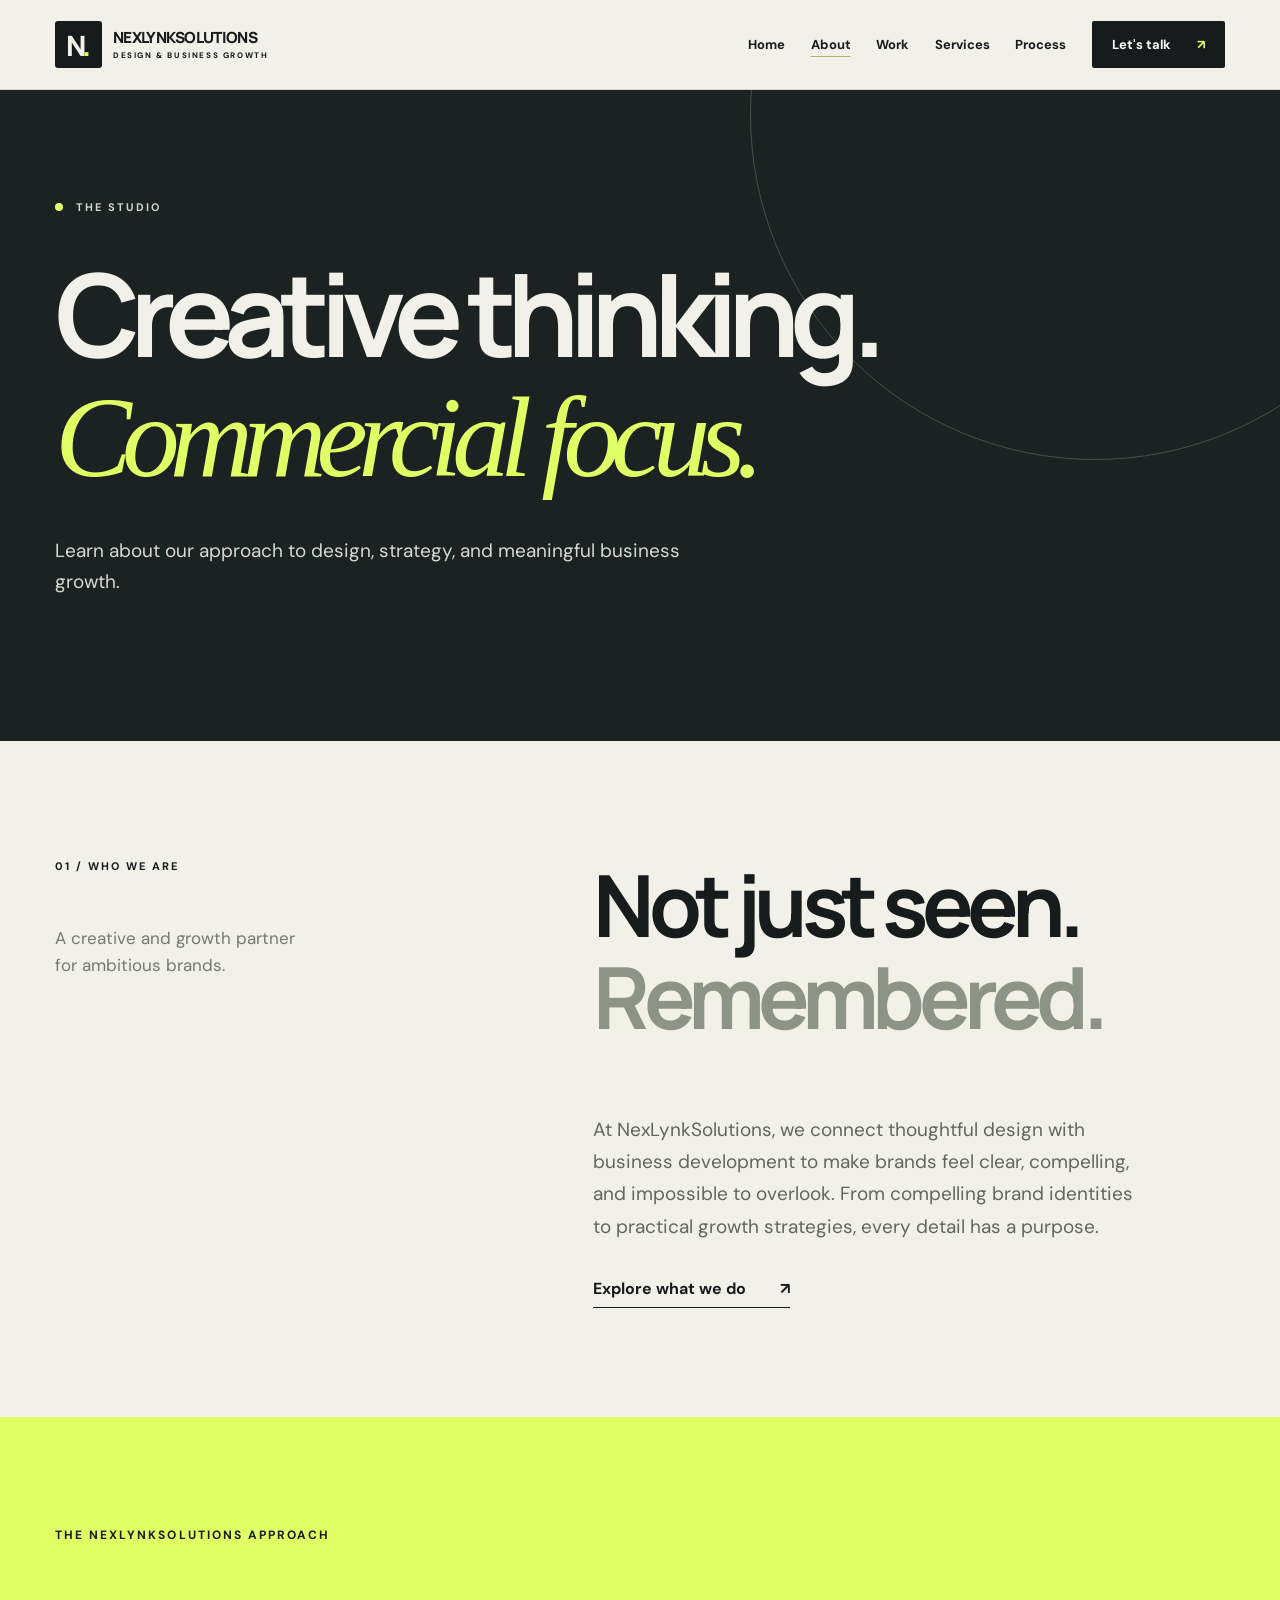
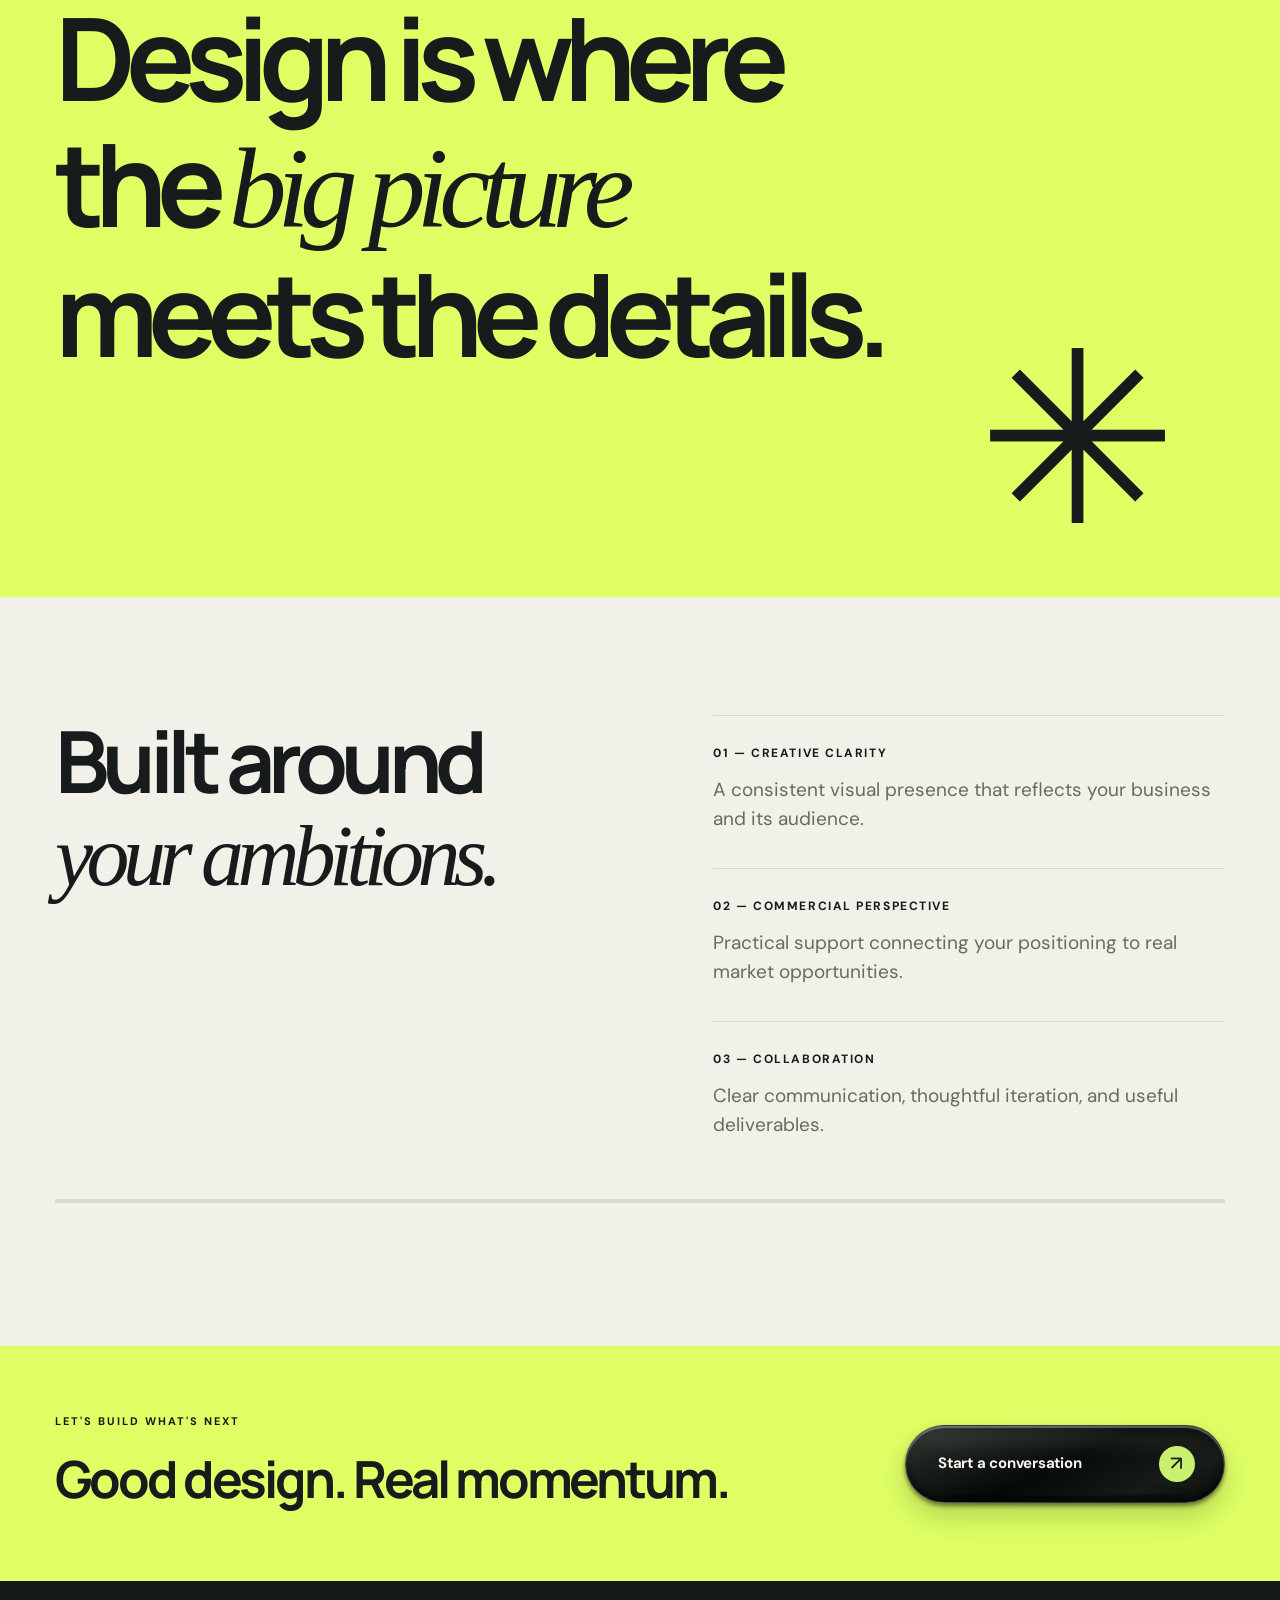
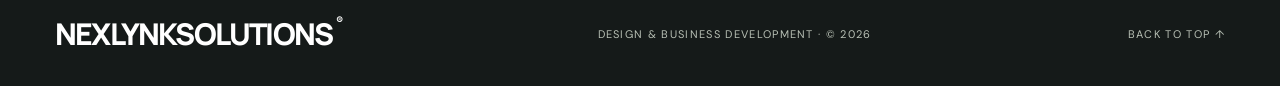
==== commit 3659b45c: "Add files via upload" ====
--- a/about.html
+++ b/about.html
@@ -1 +1 @@
-<!doctype html><html lang="en"><head><meta charset="utf-8"><meta name="viewport" content="width=device-width, initial-scale=1"><meta name="description" content="NexLynkSolutions provides design services and business development support including branding, websites, lead generation, and growth strategy."><title>About | NexLynkSolutions</title><link rel="stylesheet" href="style.css?v=venom5"></head><body><header class="site-header" id="top"><a href="index.html" class="brand" aria-label="NexLynkSolutions home"><span class="brand-symbol">N<span>.</span></span><span>NEXLYNKSOLUTIONS<small>DESIGN & BUSINESS GROWTH</small></span></a><button class="menu-toggle" aria-expanded="false" aria-controls="nav" aria-label="Toggle navigation">Menu <span>☰</span></button><nav id="nav" class="nav"><a href="index.html">Home</a><a href="about.html" aria-current="page">About</a><a href="work.html">Work</a><a href="services.html">Services</a><a href="process.html">Process</a><a class="nav-cta" href="contact.html">Let's talk <span>↗</span></a></nav></header><main><section class="page-banner"><div class="container"><p class="eyebrow"><span class="eyebrow-dot"></span> THE STUDIO</p><h1>Creative thinking.<br><em>Commercial focus.</em></h1><p>Learn about our approach to design, strategy, and meaningful business growth.</p></div><div class="hero-shape shape-one"></div></section><section class="intro section-pad" id="studio"><div class="container intro-grid"><div><p class="section-label">01 / WHO WE ARE</p><p class="intro-kicker">A creative and growth partner<br/>for ambitious brands.</p></div><div><h2>Not just seen.<br/><span>Remembered.</span></h2><p>At NexLynkSolutions, we connect thoughtful design with business development to make brands feel clear, compelling, and impossible to overlook. From compelling brand identities to practical growth strategies, every detail has a purpose.</p><a class="text-link" href="services.html">Explore what we do <span>↗</span></a></div></div></section><section class="statement"><div class="container"><p>THE NEXLYNKSOLUTIONS APPROACH</p><h2>Design is where<br/>the <em>big picture</em><br/>meets the details.</h2><div class="spark">✳</div></div></section><section class="process section-pad"><div class="container"><div class="process-grid"><h2>Built around<br><i>your ambitions.</i></h2><div class="steps"><div><span>01 — CREATIVE CLARITY</span><p>A consistent visual presence that reflects your business and its audience.</p></div><div><span>02 — COMMERCIAL PERSPECTIVE</span><p>Practical support connecting your positioning to real market opportunities.</p></div><div><span>03 — COLLABORATION</span><p>Clear communication, thoughtful iteration, and useful deliverables.</p></div></div></div></div></section><section class="mini-cta"><div class="container mini-cta-inner"><div><p class="section-label">LET'S BUILD WHAT'S NEXT</p><h2>Good design. Real momentum.</h2></div><a class="contact-button venom-button" href="contact.html" aria-label="Start a conversation"><span class="venom-button-label">Start a conversation</span><span class="venom-button-arrow" aria-hidden="true">↗</span></a></div></section></main><footer><div class="container footer-inner"><a href="index.html" class="footer-brand">NEXLYNKSOLUTIONS<span>®</span></a><span>DESIGN & BUSINESS DEVELOPMENT · © <span id="year">2026</span></span><a href="#top">BACK TO TOP ↑</a></div></footer><script src="script.js?v=venom5" defer></script></body></html>+<!doctype html><html lang="en"><head><meta charset="utf-8"><meta name="viewport" content="width=device-width, initial-scale=1"><meta name="description" content="NexLynkSolutions provides design services and business development support including branding, websites, lead generation, and growth strategy."><title>About | NexLynkSolutions</title><link rel="stylesheet" href="style.css?v=venom8"></head><body><header class="site-header" id="top"><a href="index.html" class="brand" aria-label="NexLynkSolutions home"><span class="brand-symbol">N<span>.</span></span><span>NEXLYNKSOLUTIONS<small>DESIGN & BUSINESS GROWTH</small></span></a><button class="menu-toggle" aria-expanded="false" aria-controls="nav" aria-label="Toggle navigation">Menu <span>☰</span></button><nav id="nav" class="nav"><a href="index.html">Home</a><a href="about.html" aria-current="page">About</a><a href="work.html">Work</a><a href="services.html">Services</a><a href="process.html">Process</a><a class="nav-cta" href="contact.html">Let's talk <span>↗</span></a></nav></header><main><section class="page-banner"><div class="container"><p class="eyebrow"><span class="eyebrow-dot"></span> THE STUDIO</p><h1>Creative thinking.<br><em>Commercial focus.</em></h1><p>Learn about our approach to design, strategy, and meaningful business growth.</p></div><div class="hero-shape shape-one"></div></section><section class="intro section-pad" id="studio"><div class="container intro-grid"><div><p class="section-label">01 / WHO WE ARE</p><p class="intro-kicker">A creative and growth partner<br/>for ambitious brands.</p></div><div><h2>Not just seen.<br/><span>Remembered.</span></h2><p>At NexLynkSolutions, we connect thoughtful design with business development to make brands feel clear, compelling, and impossible to overlook. From compelling brand identities to practical growth strategies, every detail has a purpose.</p><a class="text-link" href="services.html">Explore what we do <span>↗</span></a></div></div></section><section class="statement"><div class="container"><p>THE NEXLYNKSOLUTIONS APPROACH</p><h2>Design is where<br/>the <em>big picture</em><br/>meets the details.</h2><div class="spark">✳</div></div></section><section class="process section-pad"><div class="container"><div class="process-grid"><h2>Built around<br><i>your ambitions.</i></h2><div class="steps"><div><span>01 — CREATIVE CLARITY</span><p>A consistent visual presence that reflects your business and its audience.</p></div><div><span>02 — COMMERCIAL PERSPECTIVE</span><p>Practical support connecting your positioning to real market opportunities.</p></div><div><span>03 — COLLABORATION</span><p>Clear communication, thoughtful iteration, and useful deliverables.</p></div></div></div></div></section><section class="mini-cta"><div class="container mini-cta-inner"><div><p class="section-label">LET'S BUILD WHAT'S NEXT</p><h2>Good design. Real momentum.</h2></div><a class="contact-button" href="contact.html">Start a conversation <span>↗</span></a></div></section></main><footer><div class="container footer-inner"><a href="index.html" class="footer-brand">NEXLYNKSOLUTIONS<span>®</span></a><span>DESIGN & BUSINESS DEVELOPMENT · © <span id="year">2026</span></span><a href="#top">BACK TO TOP ↑</a></div></footer><script src="script.js?v=venom8" defer></script></body></html>
--- a/style.css
+++ b/style.css
@@ -46,54 +46,34 @@
 @media(prefers-reduced-motion:reduce){.nl-portfolio-mode{scroll-behavior:auto}.nl-process-progress>span{transition:none}.nl-portfolio-mode .project{opacity:1!important}}
 
 
-/* === NexLynkSolutions Venom CTA. ONLY the bottom-right Start a conversation pill. === */
-.mini-cta .contact-button.venom-button {
-  position: relative; overflow: visible; isolation: isolate;
-  display: inline-flex; align-items: center; justify-content: space-between;
-  gap: 22px; min-width: 325px; min-height: 78px;
-  padding: 15px 15px 15px 29px; margin: 0;
-  border-radius: 100px; border: 1px solid rgba(255,255,255,.30);
-  background: linear-gradient(169deg,#434b46 0%,#151a17 31%,#070a08 69%,#29302b 100%);
-  color: #f9f9f1;
-  box-shadow: inset 0 2px 1px rgba(255,255,255,.34),inset 0 -5px 7px rgba(0,0,0,.75),
-    0 18px 27px rgba(9,25,15,.18), 0 1px 0 rgba(255,255,255,.25);
-  transition: transform .22s ease, box-shadow .26s ease,filter .3s ease;
-  will-change: transform;
+/* NEXLYNK · VENOM INTERACTION · V8 ===========================================
+   Self-contained enhancement: CTA remains an ordinary accessible link.
+   Only the lower CTA on Home/About/Work/Services/Process is affected.
+   No changes to header, page layout, or design/business services. */
+.mini-cta{overflow:visible!important;isolation:isolate}
+.mini-cta .mini-cta-inner{isolation:isolate}
+.mini-cta .contact-button.nl-venom-cta{
+ position:relative;z-index:4;flex-shrink:0;display:inline-flex;align-items:center;justify-content:space-between;
+ min-height:72px;padding:20px 29px 20px 32px;min-width:320px;max-width:100%;border-radius:999px;
+ color:#f6f4ef;background:linear-gradient(155deg,#363d38 0%,#191e1b 23%,#060a08 49%,#171d19 78%,#080c0a 100%);
+ border:1px solid rgba(255,255,255,.17);box-shadow:inset 0 2px 1px rgba(255,255,255,.32),inset 0 -5px 7px #0008,0 14px 28px #0a170d30,0 3px 4px #0007;
+ text-decoration:none;font-size:14px;letter-spacing:.01em;line-height:1.25;font-weight:700; transform:none!important;
+ transition:box-shadow .32s ease,filter .32s ease;
+ -webkit-tap-highlight-color:transparent;overflow:visible;
 }
-.mini-cta .contact-button.venom-button::before {
-  content:""; position:absolute;left:18px;right:18px;top:5px;height:30%;z-index:-1;
-  border-radius:100% 100% 45% 45%; pointer-events:none;
-  background:linear-gradient(180deg,rgba(255,255,255,.33),rgba(255,255,255,.018));filter:blur(2.5px);
-}
-.mini-cta .contact-button.venom-button:hover,
-.mini-cta .contact-button.venom-button:focus-visible {
-  filter:brightness(1.12);
-  transform: translateY(-3px);
-  box-shadow: inset 0 2px 2px rgba(255,255,255,.43),inset 0 -5px 7px rgba(0,0,0,.75),
-     0 21px 36px rgba(4,18,11,.3),0 0 0 3px rgba(13,22,14,.15);
-}
-.mini-cta .venom-button-label{position:relative; z-index:1; font:700 15px Manrope,sans-serif;letter-spacing:-.025em;white-space:nowrap}
-.mini-cta .contact-button.venom-button .venom-button-arrow{
-  z-index:1; display:grid;place-items:center;flex:0 0 45px;width:45px;height:45px;
-  padding:0;margin:0;border-radius:50%;color:var(--ink);background:var(--accent);
-  font-size:25px;line-height:1;transition:transform .35s ease,box-shadow .35s ease;
-  box-shadow:0 0 0 1px rgba(244,255,151,.45);
-}
-.mini-cta .contact-button.venom-button:hover .venom-button-arrow,
-.mini-cta .contact-button.venom-button:focus-visible .venom-button-arrow{
- transform:rotate(45deg);box-shadow:0 0 20px rgba(223,255,97,.7)
-}
-.mini-cta .contact-button.venom-button:focus-visible{outline:3px solid #111a16;outline-offset:5px}
-/* Transparent global drawing surface. Does not intercept hovering or clicking links. */
-.venom-web-overlay{position:fixed;inset:0;z-index:999;overflow:visible;width:100%;height:100%;pointer-events:none;opacity:0;transition:opacity .18s ease}
-.venom-web-overlay.is-active{opacity:1}
-.venom-web-overlay .venom-web-main{fill:#0a100d;stroke:#090e0b;stroke-width:1.2;stroke-linejoin:round}
-.venom-web-overlay .venom-web-line{fill:none;stroke:#101711;stroke-linecap:round;stroke-linejoin:round}
-.venom-web-overlay .venom-web-glint{fill:none;stroke:#b2bdb2;stroke-opacity:.6;stroke-width:1.2;stroke-linecap:round}
-.venom-web-overlay .venom-web-hand{fill:#f2f1e8;stroke:#0a110e;stroke-width:2.5;stroke-linejoin:round;stroke-linecap:round;filter:drop-shadow(0 2px 2px #1115)}
-@media(max-width:600px){
- .mini-cta .contact-button.venom-button{width:100%;min-width:0;min-height:70px;padding:12px 12px 12px 22px}
- .mini-cta .venom-button-label{font-size:14px}
- .mini-cta .contact-button.venom-button .venom-button-arrow{width:42px;height:42px;flex-basis:42px}
-}
-@media (prefers-reduced-motion:reduce){.venom-web-overlay{display:none}.mini-cta .contact-button.venom-button{will-change:auto;transition:none}}
+.mini-cta .contact-button.nl-venom-cta:before{content:"";pointer-events:none;position:absolute;inset:4px 18px auto;height:35%;border-radius:50%;background:linear-gradient(180deg,#fff5,#fff0);filter:blur(7px);opacity:.35}
+.mini-cta .contact-button.nl-venom-cta:after{content:"";pointer-events:none;position:absolute;left:13%;right:13%;bottom:6px;height:9px;border-radius:50%;box-shadow:0 2px 7px #000c;opacity:.8}
+.mini-cta .contact-button.nl-venom-cta .nl-venom-label{position:relative;z-index:2;font-size:15px;letter-spacing:-.015em;white-space:nowrap}
+.mini-cta .contact-button.nl-venom-cta .nl-venom-arrow{position:relative;z-index:2;display:grid;place-items:center;background:#c9f16e;color:#17221b;width:36px;height:36px;flex:0 0 36px;border-radius:50%;margin-left:20px;font-size:20px;font-weight:500;transition:transform .22s ease}
+.mini-cta .contact-button.nl-venom-cta:hover .nl-venom-arrow{transform:rotate(45deg)}
+.mini-cta .contact-button.nl-venom-cta:focus-visible{outline:3px solid #fff;outline-offset:5px}
+.nl-venom-layer{position:fixed;inset:0;width:100vw;height:100vh;z-index:12;overflow:visible;pointer-events:none;opacity:0;transition:opacity .14s ease;contain:layout style}
+.nl-venom-layer.nl-on{opacity:1}
+.nl-venom-layer .nl-venom-thread{fill:#080b09;stroke:none}
+.nl-venom-layer .nl-venom-hair{fill:none;stroke:#0b0f0c;stroke-width:.65;stroke-linecap:round;opacity:.75}
+.nl-venom-cursor{position:fixed;left:0;top:0;z-index:16;pointer-events:none;width:38px;height:48px;display:none;filter:drop-shadow(0 2px 1px #0005);will-change:transform}
+body.nl-venom-follow .nl-venom-cursor{display:block}
+body.nl-venom-follow,body.nl-venom-follow *{cursor:none!important}
+@media(max-width:700px){.mini-cta .contact-button.nl-venom-cta{min-width:0;width:100%;min-height:67px;padding:17px 22px}}
+@media(hover:none),(pointer:coarse){.nl-venom-layer,.nl-venom-cursor{display:none!important}}
+@media(prefers-reduced-motion:reduce){.nl-venom-layer,.nl-venom-cursor{display:none!important}.mini-cta .contact-button.nl-venom-cta .nl-venom-arrow{transition:none}}
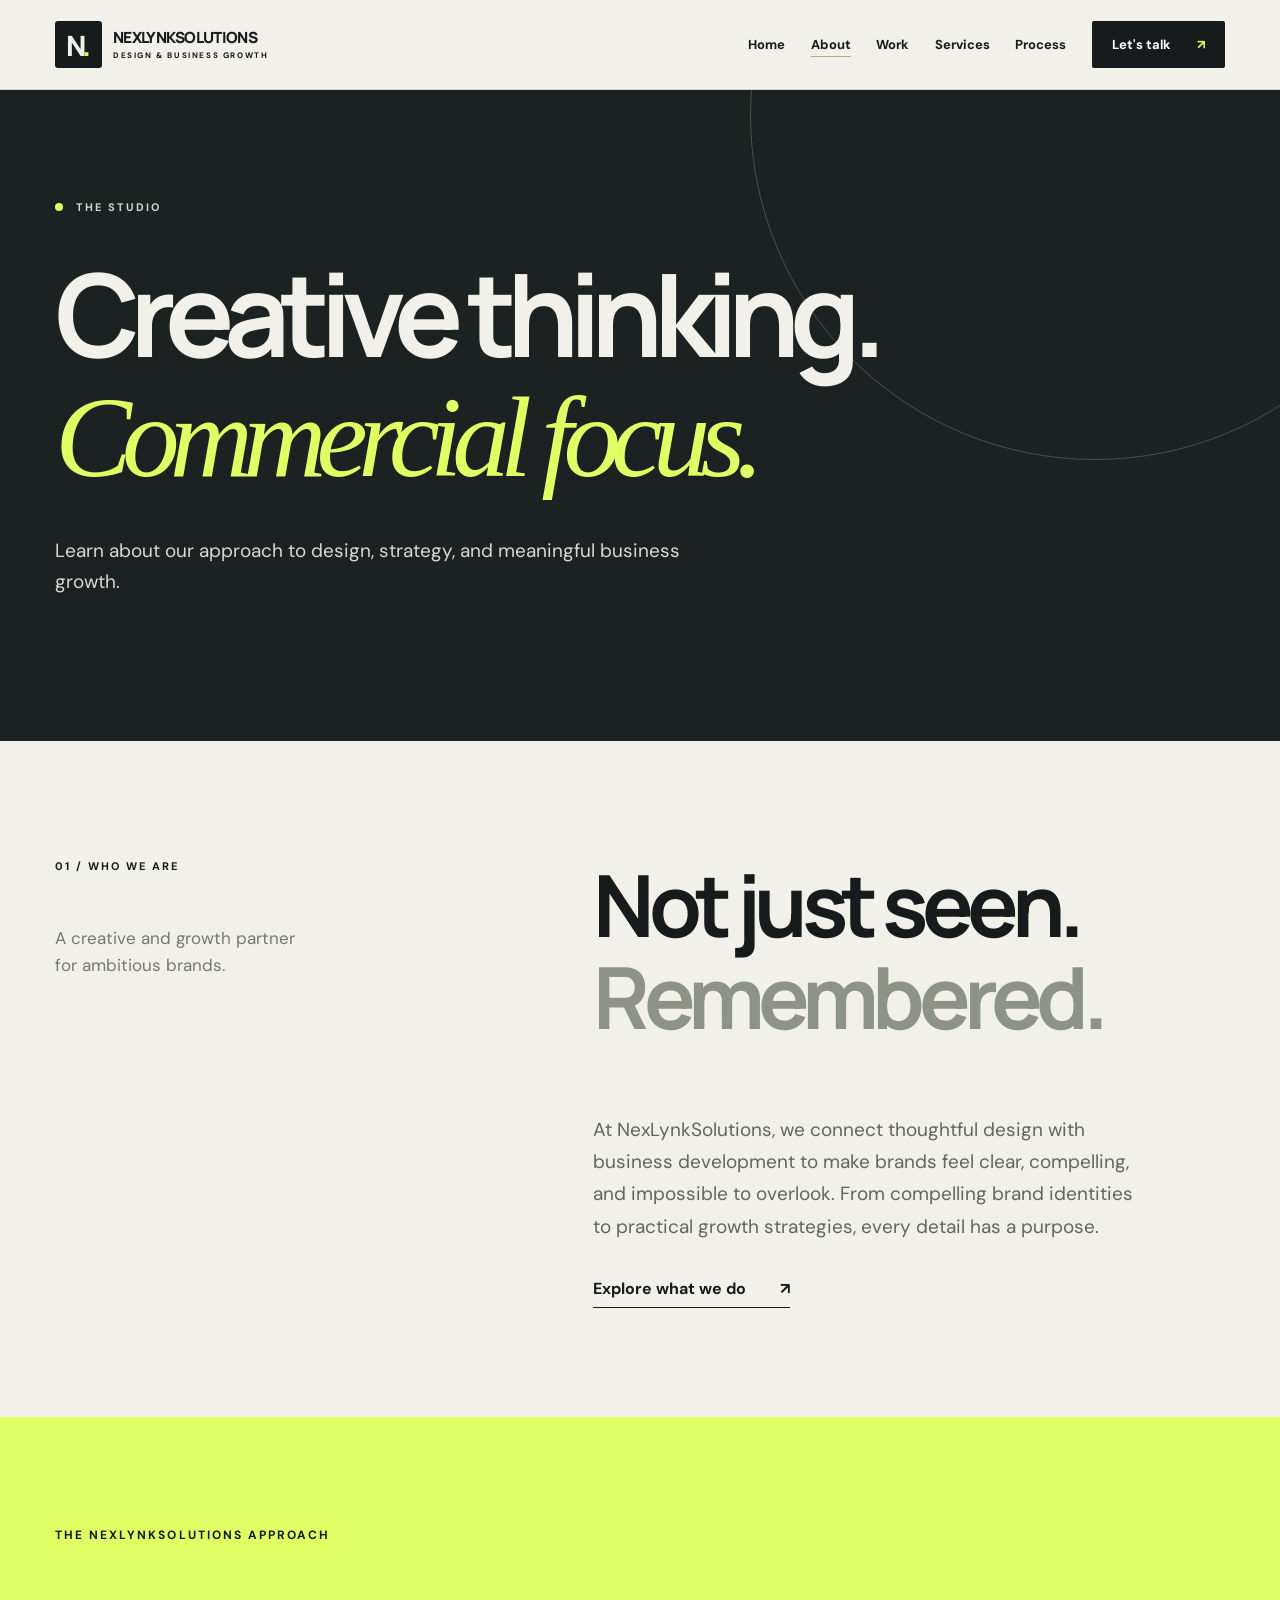
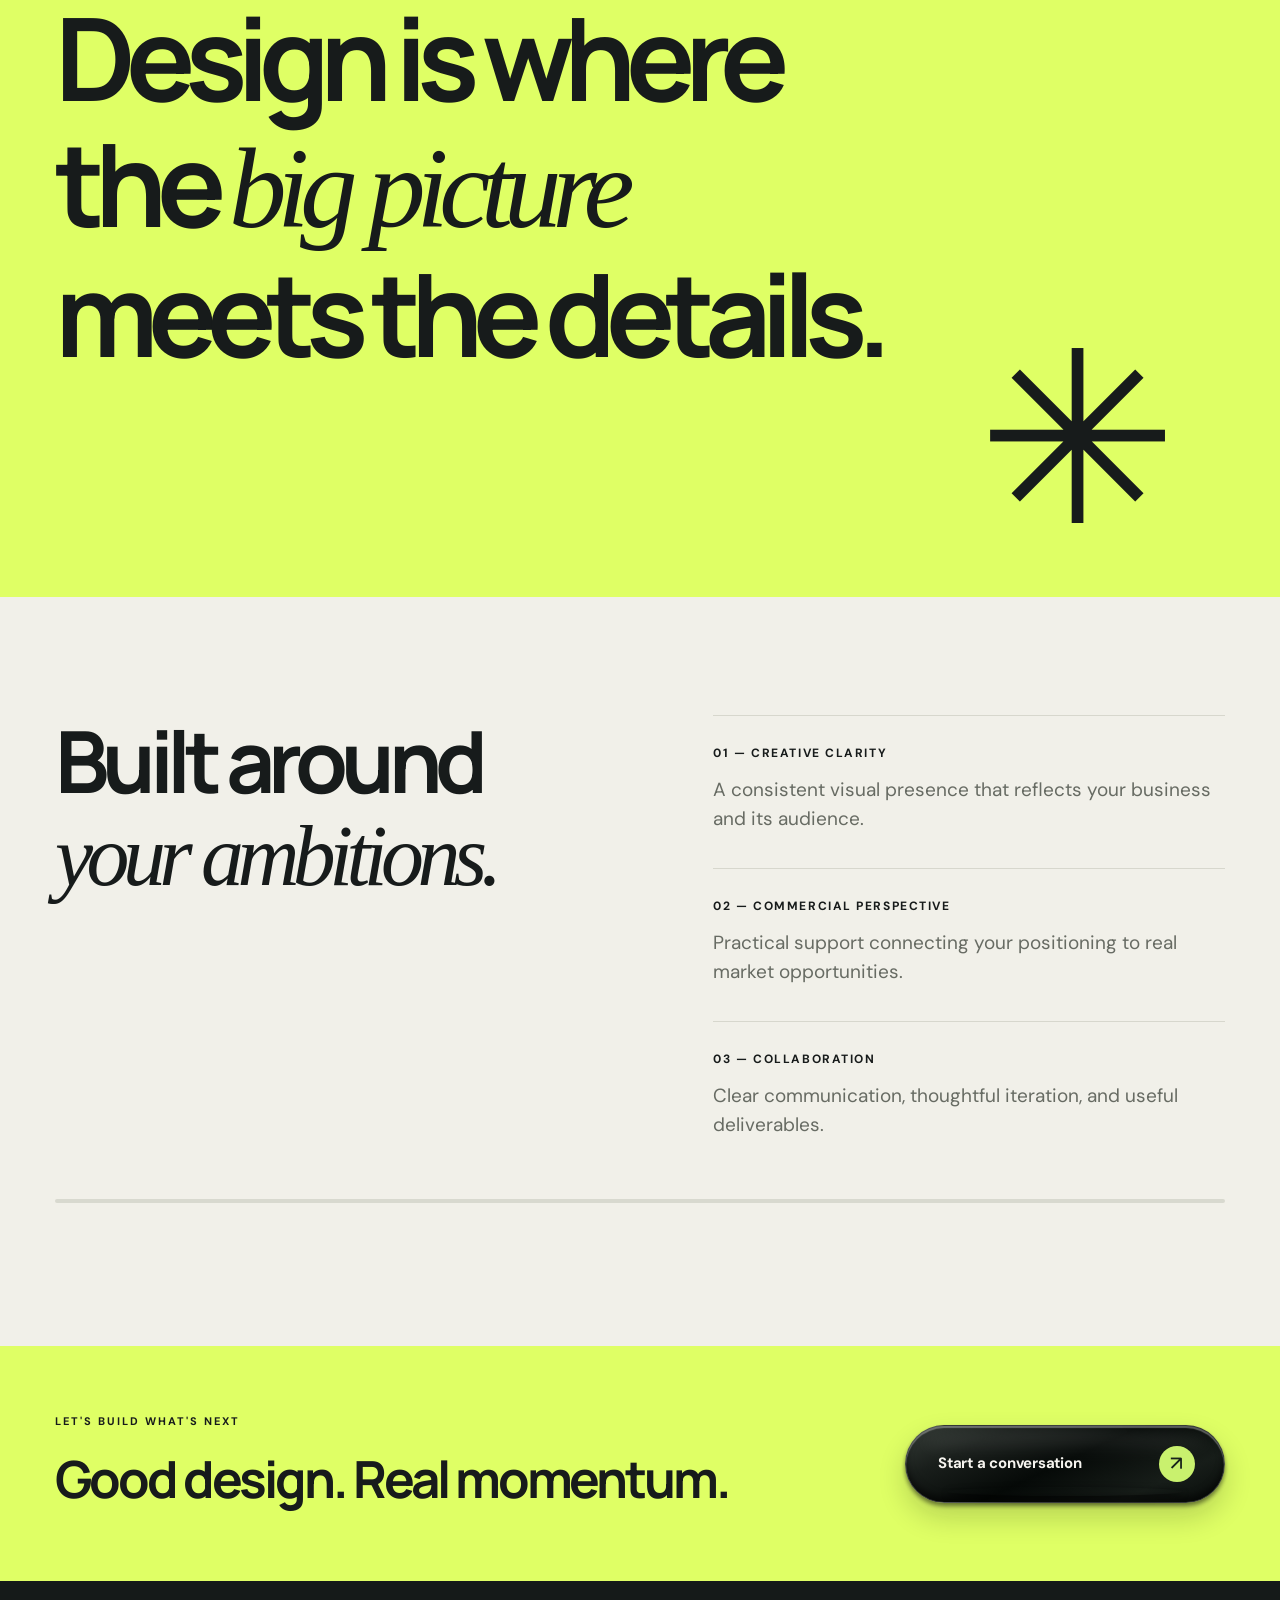
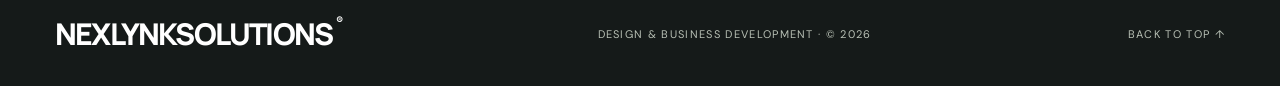
==== commit 1d312948: "Add files via upload" ====
--- a/about.html
+++ b/about.html
@@ -1 +1 @@
-<!doctype html><html lang="en"><head><meta charset="utf-8"><meta name="viewport" content="width=device-width, initial-scale=1"><meta name="description" content="NexLynkSolutions provides design services and business development support including branding, websites, lead generation, and growth strategy."><title>About | NexLynkSolutions</title><link rel="stylesheet" href="style.css?v=venom8"></head><body><header class="site-header" id="top"><a href="index.html" class="brand" aria-label="NexLynkSolutions home"><span class="brand-symbol">N<span>.</span></span><span>NEXLYNKSOLUTIONS<small>DESIGN & BUSINESS GROWTH</small></span></a><button class="menu-toggle" aria-expanded="false" aria-controls="nav" aria-label="Toggle navigation">Menu <span>☰</span></button><nav id="nav" class="nav"><a href="index.html">Home</a><a href="about.html" aria-current="page">About</a><a href="work.html">Work</a><a href="services.html">Services</a><a href="process.html">Process</a><a class="nav-cta" href="contact.html">Let's talk <span>↗</span></a></nav></header><main><section class="page-banner"><div class="container"><p class="eyebrow"><span class="eyebrow-dot"></span> THE STUDIO</p><h1>Creative thinking.<br><em>Commercial focus.</em></h1><p>Learn about our approach to design, strategy, and meaningful business growth.</p></div><div class="hero-shape shape-one"></div></section><section class="intro section-pad" id="studio"><div class="container intro-grid"><div><p class="section-label">01 / WHO WE ARE</p><p class="intro-kicker">A creative and growth partner<br/>for ambitious brands.</p></div><div><h2>Not just seen.<br/><span>Remembered.</span></h2><p>At NexLynkSolutions, we connect thoughtful design with business development to make brands feel clear, compelling, and impossible to overlook. From compelling brand identities to practical growth strategies, every detail has a purpose.</p><a class="text-link" href="services.html">Explore what we do <span>↗</span></a></div></div></section><section class="statement"><div class="container"><p>THE NEXLYNKSOLUTIONS APPROACH</p><h2>Design is where<br/>the <em>big picture</em><br/>meets the details.</h2><div class="spark">✳</div></div></section><section class="process section-pad"><div class="container"><div class="process-grid"><h2>Built around<br><i>your ambitions.</i></h2><div class="steps"><div><span>01 — CREATIVE CLARITY</span><p>A consistent visual presence that reflects your business and its audience.</p></div><div><span>02 — COMMERCIAL PERSPECTIVE</span><p>Practical support connecting your positioning to real market opportunities.</p></div><div><span>03 — COLLABORATION</span><p>Clear communication, thoughtful iteration, and useful deliverables.</p></div></div></div></div></section><section class="mini-cta"><div class="container mini-cta-inner"><div><p class="section-label">LET'S BUILD WHAT'S NEXT</p><h2>Good design. Real momentum.</h2></div><a class="contact-button" href="contact.html">Start a conversation <span>↗</span></a></div></section></main><footer><div class="container footer-inner"><a href="index.html" class="footer-brand">NEXLYNKSOLUTIONS<span>®</span></a><span>DESIGN & BUSINESS DEVELOPMENT · © <span id="year">2026</span></span><a href="#top">BACK TO TOP ↑</a></div></footer><script src="script.js?v=venom8" defer></script></body></html>+<!doctype html><html lang="en"><head><meta charset="utf-8"><meta name="viewport" content="width=device-width, initial-scale=1"><meta name="description" content="NexLynkSolutions provides design services and business development support including branding, websites, lead generation, and growth strategy."><title>About | NexLynkSolutions</title><link rel="stylesheet" href="style.css?v=venom14"></head><body><header class="site-header" id="top"><a href="index.html" class="brand" aria-label="NexLynkSolutions home"><span class="brand-symbol">N<span>.</span></span><span>NEXLYNKSOLUTIONS<small>DESIGN & BUSINESS GROWTH</small></span></a><button class="menu-toggle" aria-expanded="false" aria-controls="nav" aria-label="Toggle navigation">Menu <span>☰</span></button><nav id="nav" class="nav"><a href="index.html">Home</a><a href="about.html" aria-current="page">About</a><a href="work.html">Work</a><a href="services.html">Services</a><a href="process.html">Process</a><a class="nav-cta" href="contact.html">Let's talk <span>↗</span></a></nav></header><main><section class="page-banner"><div class="container"><p class="eyebrow"><span class="eyebrow-dot"></span> THE STUDIO</p><h1>Creative thinking.<br><em>Commercial focus.</em></h1><p>Learn about our approach to design, strategy, and meaningful business growth.</p></div><div class="hero-shape shape-one"></div></section><section class="intro section-pad" id="studio"><div class="container intro-grid"><div><p class="section-label">01 / WHO WE ARE</p><p class="intro-kicker">A creative and growth partner<br/>for ambitious brands.</p></div><div><h2>Not just seen.<br/><span>Remembered.</span></h2><p>At NexLynkSolutions, we connect thoughtful design with business development to make brands feel clear, compelling, and impossible to overlook. From compelling brand identities to practical growth strategies, every detail has a purpose.</p><a class="text-link" href="services.html">Explore what we do <span>↗</span></a></div></div></section><section class="statement"><div class="container"><p>THE NEXLYNKSOLUTIONS APPROACH</p><h2>Design is where<br/>the <em>big picture</em><br/>meets the details.</h2><div class="spark">✳</div></div></section><section class="process section-pad"><div class="container"><div class="process-grid"><h2>Built around<br><i>your ambitions.</i></h2><div class="steps"><div><span>01 — CREATIVE CLARITY</span><p>A consistent visual presence that reflects your business and its audience.</p></div><div><span>02 — COMMERCIAL PERSPECTIVE</span><p>Practical support connecting your positioning to real market opportunities.</p></div><div><span>03 — COLLABORATION</span><p>Clear communication, thoughtful iteration, and useful deliverables.</p></div></div></div></div></section><section class="mini-cta"><div class="container mini-cta-inner"><div><p class="section-label">LET'S BUILD WHAT'S NEXT</p><h2>Good design. Real momentum.</h2></div><a class="contact-button" href="contact.html">Start a conversation <span>↗</span></a></div></section></main><footer><div class="container footer-inner"><a href="index.html" class="footer-brand">NEXLYNKSOLUTIONS<span>®</span></a><span>DESIGN & BUSINESS DEVELOPMENT · © <span id="year">2026</span></span><a href="#top">BACK TO TOP ↑</a></div></footer><script src="script.js?v=venom14" defer></script></body></html>
--- a/style.css
+++ b/style.css
@@ -57,8 +57,9 @@
  min-height:72px;padding:20px 29px 20px 32px;min-width:320px;max-width:100%;border-radius:999px;
  color:#f6f4ef;background:linear-gradient(155deg,#363d38 0%,#191e1b 23%,#060a08 49%,#171d19 78%,#080c0a 100%);
  border:1px solid rgba(255,255,255,.17);box-shadow:inset 0 2px 1px rgba(255,255,255,.32),inset 0 -5px 7px #0008,0 14px 28px #0a170d30,0 3px 4px #0007;
- text-decoration:none;font-size:14px;letter-spacing:.01em;line-height:1.25;font-weight:700; transform:none!important;
- transition:box-shadow .32s ease,filter .32s ease;
+ text-decoration:none;font-size:14px;letter-spacing:.01em;line-height:1.25;font-weight:700;
+ transform:translate3d(var(--nl-pull-x,0px),var(--nl-pull-y,0px),0) scale(var(--nl-grab-scale,1))!important;
+ transition:transform .2s cubic-bezier(.2,.8,.2,1),box-shadow .32s ease,filter .32s ease;
  -webkit-tap-highlight-color:transparent;overflow:visible;
 }
 .mini-cta .contact-button.nl-venom-cta:before{content:"";pointer-events:none;position:absolute;inset:4px 18px auto;height:35%;border-radius:50%;background:linear-gradient(180deg,#fff5,#fff0);filter:blur(7px);opacity:.35}
@@ -66,14 +67,11 @@
 .mini-cta .contact-button.nl-venom-cta .nl-venom-label{position:relative;z-index:2;font-size:15px;letter-spacing:-.015em;white-space:nowrap}
 .mini-cta .contact-button.nl-venom-cta .nl-venom-arrow{position:relative;z-index:2;display:grid;place-items:center;background:#c9f16e;color:#17221b;width:36px;height:36px;flex:0 0 36px;border-radius:50%;margin-left:20px;font-size:20px;font-weight:500;transition:transform .22s ease}
 .mini-cta .contact-button.nl-venom-cta:hover .nl-venom-arrow{transform:rotate(45deg)}
+.mini-cta .contact-button.nl-venom-cta.nl-grab-active{filter:brightness(1.18);box-shadow:inset 0 2px 1px #ffffff70,inset 0 -5px 7px #0008,0 17px 34px #0a170d45,0 3px 4px #0009}
 .mini-cta .contact-button.nl-venom-cta:focus-visible{outline:3px solid #fff;outline-offset:5px}
-.nl-venom-layer{position:fixed;inset:0;width:100vw;height:100vh;z-index:12;overflow:visible;pointer-events:none;opacity:0;transition:opacity .14s ease;contain:layout style}
+.nl-venom-layer{position:fixed;inset:0;width:100vw;height:100vh;z-index:9999;overflow:visible;pointer-events:none;opacity:0;transition:opacity .14s ease;contain:layout style}
 .nl-venom-layer.nl-on{opacity:1}
-.nl-venom-layer .nl-venom-thread{fill:#080b09;stroke:none}
-.nl-venom-layer .nl-venom-hair{fill:none;stroke:#0b0f0c;stroke-width:.65;stroke-linecap:round;opacity:.75}
-.nl-venom-cursor{position:fixed;left:0;top:0;z-index:16;pointer-events:none;width:38px;height:48px;display:none;filter:drop-shadow(0 2px 1px #0005);will-change:transform}
-body.nl-venom-follow .nl-venom-cursor{display:block}
-body.nl-venom-follow,body.nl-venom-follow *{cursor:none!important}
+.nl-venom-layer .nl-venom-thread{fill:#080b09;stroke:#080b09;stroke-width:.6}
+.nl-venom-layer .nl-venom-hair{fill:none;stroke:#0b0f0c;stroke-width:.3;stroke-linecap:round;opacity:.82}
 @media(max-width:700px){.mini-cta .contact-button.nl-venom-cta{min-width:0;width:100%;min-height:67px;padding:17px 22px}}
-@media(hover:none),(pointer:coarse){.nl-venom-layer,.nl-venom-cursor{display:none!important}}
-@media(prefers-reduced-motion:reduce){.nl-venom-layer,.nl-venom-cursor{display:none!important}.mini-cta .contact-button.nl-venom-cta .nl-venom-arrow{transition:none}}
+@media(prefers-reduced-motion:reduce){.nl-venom-layer{display:none!important}.mini-cta .contact-button.nl-venom-cta .nl-venom-arrow{transition:none}}
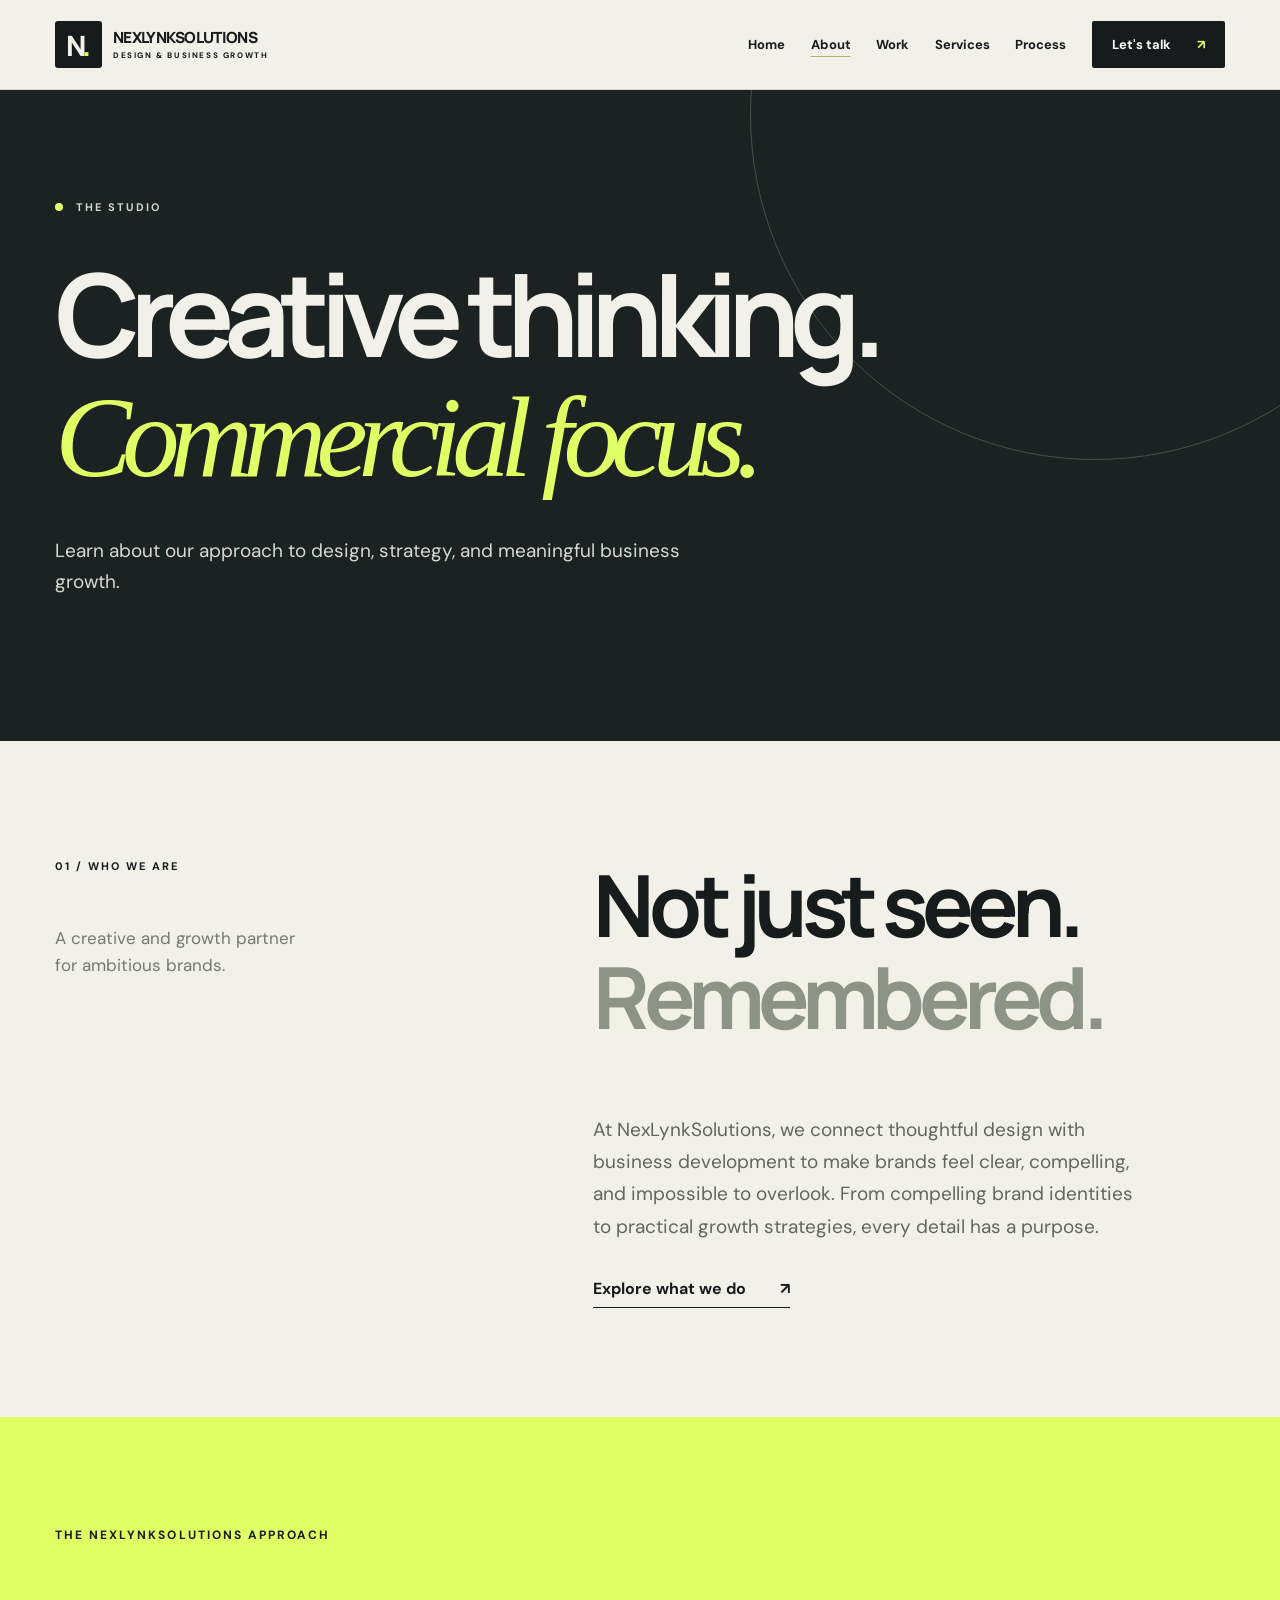
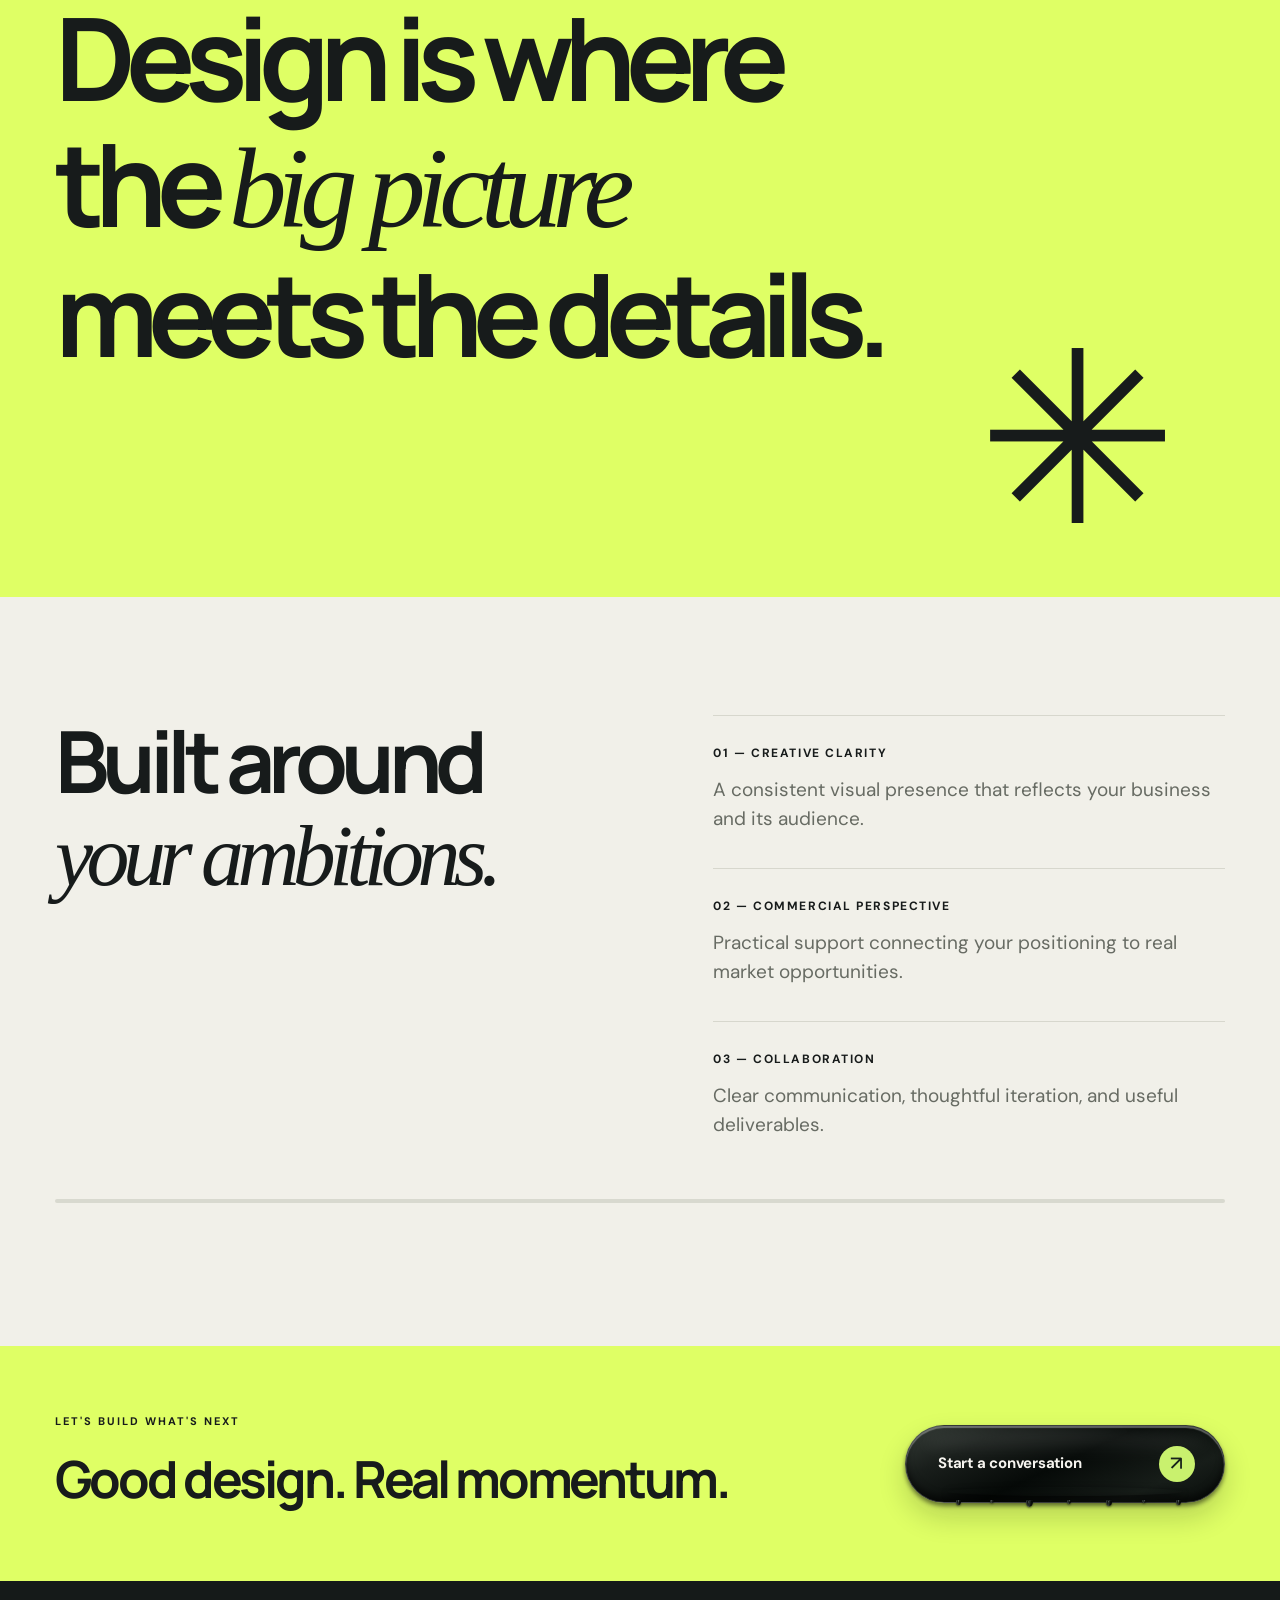
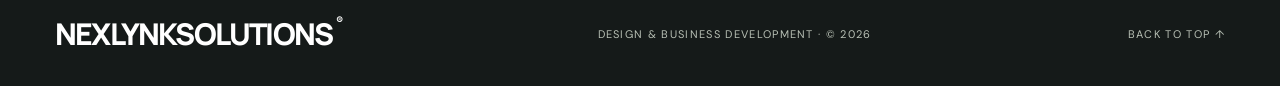
==== commit 2b1c585b: "Add files via upload" ====
--- a/about.html
+++ b/about.html
@@ -1 +1 @@
-<!doctype html><html lang="en"><head><meta charset="utf-8"><meta name="viewport" content="width=device-width, initial-scale=1"><meta name="description" content="NexLynkSolutions provides design services and business development support including branding, websites, lead generation, and growth strategy."><title>About | NexLynkSolutions</title><link rel="stylesheet" href="style.css?v=venom14"></head><body><header class="site-header" id="top"><a href="index.html" class="brand" aria-label="NexLynkSolutions home"><span class="brand-symbol">N<span>.</span></span><span>NEXLYNKSOLUTIONS<small>DESIGN & BUSINESS GROWTH</small></span></a><button class="menu-toggle" aria-expanded="false" aria-controls="nav" aria-label="Toggle navigation">Menu <span>☰</span></button><nav id="nav" class="nav"><a href="index.html">Home</a><a href="about.html" aria-current="page">About</a><a href="work.html">Work</a><a href="services.html">Services</a><a href="process.html">Process</a><a class="nav-cta" href="contact.html">Let's talk <span>↗</span></a></nav></header><main><section class="page-banner"><div class="container"><p class="eyebrow"><span class="eyebrow-dot"></span> THE STUDIO</p><h1>Creative thinking.<br><em>Commercial focus.</em></h1><p>Learn about our approach to design, strategy, and meaningful business growth.</p></div><div class="hero-shape shape-one"></div></section><section class="intro section-pad" id="studio"><div class="container intro-grid"><div><p class="section-label">01 / WHO WE ARE</p><p class="intro-kicker">A creative and growth partner<br/>for ambitious brands.</p></div><div><h2>Not just seen.<br/><span>Remembered.</span></h2><p>At NexLynkSolutions, we connect thoughtful design with business development to make brands feel clear, compelling, and impossible to overlook. From compelling brand identities to practical growth strategies, every detail has a purpose.</p><a class="text-link" href="services.html">Explore what we do <span>↗</span></a></div></div></section><section class="statement"><div class="container"><p>THE NEXLYNKSOLUTIONS APPROACH</p><h2>Design is where<br/>the <em>big picture</em><br/>meets the details.</h2><div class="spark">✳</div></div></section><section class="process section-pad"><div class="container"><div class="process-grid"><h2>Built around<br><i>your ambitions.</i></h2><div class="steps"><div><span>01 — CREATIVE CLARITY</span><p>A consistent visual presence that reflects your business and its audience.</p></div><div><span>02 — COMMERCIAL PERSPECTIVE</span><p>Practical support connecting your positioning to real market opportunities.</p></div><div><span>03 — COLLABORATION</span><p>Clear communication, thoughtful iteration, and useful deliverables.</p></div></div></div></div></section><section class="mini-cta"><div class="container mini-cta-inner"><div><p class="section-label">LET'S BUILD WHAT'S NEXT</p><h2>Good design. Real momentum.</h2></div><a class="contact-button" href="contact.html">Start a conversation <span>↗</span></a></div></section></main><footer><div class="container footer-inner"><a href="index.html" class="footer-brand">NEXLYNKSOLUTIONS<span>®</span></a><span>DESIGN & BUSINESS DEVELOPMENT · © <span id="year">2026</span></span><a href="#top">BACK TO TOP ↑</a></div></footer><script src="script.js?v=venom14" defer></script></body></html>+<!doctype html><html lang="en"><head><meta charset="utf-8"><meta name="viewport" content="width=device-width, initial-scale=1"><meta name="description" content="NexLynkSolutions provides design services and business development support including branding, websites, lead generation, and growth strategy."><title>About | NexLynkSolutions</title><link rel="stylesheet" href="style.css?v=venom48"></head><body><header class="site-header" id="top"><a href="index.html" class="brand" aria-label="NexLynkSolutions home"><span class="brand-symbol">N<span>.</span></span><span>NEXLYNKSOLUTIONS<small>DESIGN & BUSINESS GROWTH</small></span></a><button class="menu-toggle" aria-expanded="false" aria-controls="nav" aria-label="Toggle navigation">Menu <span>☰</span></button><nav id="nav" class="nav"><a href="index.html">Home</a><a href="about.html" aria-current="page">About</a><a href="work.html">Work</a><a href="services.html">Services</a><a href="process.html">Process</a><a class="nav-cta" href="contact.html">Let's talk <span>↗</span></a></nav></header><main><section class="page-banner"><div class="container"><p class="eyebrow"><span class="eyebrow-dot"></span> THE STUDIO</p><h1>Creative thinking.<br><em>Commercial focus.</em></h1><p>Learn about our approach to design, strategy, and meaningful business growth.</p></div><div class="hero-shape shape-one"></div></section><section class="intro section-pad" id="studio"><div class="container intro-grid"><div><p class="section-label">01 / WHO WE ARE</p><p class="intro-kicker">A creative and growth partner<br/>for ambitious brands.</p></div><div><h2>Not just seen.<br/><span>Remembered.</span></h2><p>At NexLynkSolutions, we connect thoughtful design with business development to make brands feel clear, compelling, and impossible to overlook. From compelling brand identities to practical growth strategies, every detail has a purpose.</p><a class="text-link" href="services.html">Explore what we do <span>↗</span></a></div></div></section><section class="statement"><div class="container"><p>THE NEXLYNKSOLUTIONS APPROACH</p><h2>Design is where<br/>the <em>big picture</em><br/>meets the details.</h2><div class="spark">✳</div></div></section><section class="process section-pad"><div class="container"><div class="process-grid"><h2>Built around<br><i>your ambitions.</i></h2><div class="steps"><div><span>01 — CREATIVE CLARITY</span><p>A consistent visual presence that reflects your business and its audience.</p></div><div><span>02 — COMMERCIAL PERSPECTIVE</span><p>Practical support connecting your positioning to real market opportunities.</p></div><div><span>03 — COLLABORATION</span><p>Clear communication, thoughtful iteration, and useful deliverables.</p></div></div></div></div></section><section class="mini-cta"><div class="container mini-cta-inner"><div><p class="section-label">LET'S BUILD WHAT'S NEXT</p><h2>Good design. Real momentum.</h2></div><a class="contact-button" href="contact.html">Start a conversation <span>↗</span></a></div></section></main><footer><div class="container footer-inner"><a href="index.html" class="footer-brand">NEXLYNKSOLUTIONS<span>®</span></a><span>DESIGN & BUSINESS DEVELOPMENT · © <span id="year">2026</span></span><a href="#top">BACK TO TOP ↑</a></div></footer><script src="script.js?v=venom48" defer></script></body></html>
--- a/style.css
+++ b/style.css
@@ -46,7 +46,7 @@
 @media(prefers-reduced-motion:reduce){.nl-portfolio-mode{scroll-behavior:auto}.nl-process-progress>span{transition:none}.nl-portfolio-mode .project{opacity:1!important}}
 
 
-/* NEXLYNK · VENOM INTERACTION · V8 ===========================================
+/* NEXLYNK · VENOM INTERACTION · REFERENCE MOTION ===========================================
    Self-contained enhancement: CTA remains an ordinary accessible link.
    Only the lower CTA on Home/About/Work/Services/Process is affected.
    No changes to header, page layout, or design/business services. */
@@ -58,20 +58,38 @@
  color:#f6f4ef;background:linear-gradient(155deg,#363d38 0%,#191e1b 23%,#060a08 49%,#171d19 78%,#080c0a 100%);
  border:1px solid rgba(255,255,255,.17);box-shadow:inset 0 2px 1px rgba(255,255,255,.32),inset 0 -5px 7px #0008,0 14px 28px #0a170d30,0 3px 4px #0007;
  text-decoration:none;font-size:14px;letter-spacing:.01em;line-height:1.25;font-weight:700;
- transform:translate3d(var(--nl-pull-x,0px),var(--nl-pull-y,0px),0) scale(var(--nl-grab-scale,1))!important;
- transition:transform .2s cubic-bezier(.2,.8,.2,1),box-shadow .32s ease,filter .32s ease;
+ transform:none!important;
+ transition:box-shadow .2s ease,filter .2s ease;
  -webkit-tap-highlight-color:transparent;overflow:visible;
 }
 .mini-cta .contact-button.nl-venom-cta:before{content:"";pointer-events:none;position:absolute;inset:4px 18px auto;height:35%;border-radius:50%;background:linear-gradient(180deg,#fff5,#fff0);filter:blur(7px);opacity:.35}
 .mini-cta .contact-button.nl-venom-cta:after{content:"";pointer-events:none;position:absolute;left:13%;right:13%;bottom:6px;height:9px;border-radius:50%;box-shadow:0 2px 7px #000c;opacity:.8}
 .mini-cta .contact-button.nl-venom-cta .nl-venom-label{position:relative;z-index:2;font-size:15px;letter-spacing:-.015em;white-space:nowrap}
-.mini-cta .contact-button.nl-venom-cta .nl-venom-arrow{position:relative;z-index:2;display:grid;place-items:center;background:#c9f16e;color:#17221b;width:36px;height:36px;flex:0 0 36px;border-radius:50%;margin-left:20px;font-size:20px;font-weight:500;transition:transform .22s ease}
-.mini-cta .contact-button.nl-venom-cta:hover .nl-venom-arrow{transform:rotate(45deg)}
+.mini-cta .contact-button.nl-venom-cta .nl-venom-arrow{position:relative;z-index:2;display:grid;place-items:center;background:#c9f16e;color:#17221b;width:36px;height:36px;flex:0 0 36px;border-radius:50%;margin-left:20px;font-size:20px;font-weight:500}
+.mini-cta .contact-button.nl-venom-cta .nl-venom-drips{position:absolute;z-index:1;left:12%;right:12%;top:calc(100% - 2px);height:21px;pointer-events:none}
+.mini-cta .contact-button.nl-venom-cta .nl-venom-drips i{position:absolute;top:0;width:var(--drip-width);height:var(--drip-rest);border-radius:42% 58% 55% 45% / 10% 12% 72% 72%;background:linear-gradient(100deg,#030505 0%,#111615 34%,#29312f 47%,#080a0a 68%,#020303 100%);box-shadow:inset 1px 0 1px #929e9c55,0 1px 2px #0007;transform-origin:50% 0;opacity:.96}
+.mini-cta .contact-button.nl-venom-cta .nl-venom-drips i:after{content:"";position:absolute;left:30%;top:13%;width:1px;height:48%;border-radius:50%;background:linear-gradient(180deg,#d8e3e080,transparent);opacity:.8}
+.mini-cta .contact-button.nl-venom-cta .nl-venom-drips i:nth-child(1){left:5%;--drip-width:5px;--drip-rest:5px;--drip-long:18px;animation-delay:-.4s}
+.mini-cta .contact-button.nl-venom-cta .nl-venom-drips i:nth-child(2){left:19%;--drip-width:4px;--drip-rest:3px;--drip-long:12px;animation-delay:-1.5s}
+.mini-cta .contact-button.nl-venom-cta .nl-venom-drips i:nth-child(3){left:34%;--drip-width:7px;--drip-rest:7px;--drip-long:22px;animation-delay:-.9s}
+.mini-cta .contact-button.nl-venom-cta .nl-venom-drips i:nth-child(4){left:51%;--drip-width:4px;--drip-rest:4px;--drip-long:15px;animation-delay:-1.9s}
+.mini-cta .contact-button.nl-venom-cta .nl-venom-drips i:nth-child(5){left:67%;--drip-width:6px;--drip-rest:6px;--drip-long:20px;animation-delay:-.7s}
+.mini-cta .contact-button.nl-venom-cta .nl-venom-drips i:nth-child(6){left:82%;--drip-width:4px;--drip-rest:3px;--drip-long:13px;animation-delay:-1.2s}
+.mini-cta .contact-button.nl-venom-cta .nl-venom-drips i:nth-child(7){left:96%;--drip-width:5px;--drip-rest:5px;--drip-long:17px;animation-delay:-1.7s}
+.mini-cta .contact-button.nl-venom-cta:hover .nl-venom-drips i,.mini-cta .contact-button.nl-venom-cta:focus-visible .nl-venom-drips i,.mini-cta .contact-button.nl-venom-cta.nl-grab-active .nl-venom-drips i{animation:nl-venom-drip 2.5s cubic-bezier(.42,0,.3,1) infinite}
+@keyframes nl-venom-drip{0%,12%{height:var(--drip-rest);transform:scaleY(.8);opacity:.8}40%{height:var(--drip-long);transform:scaleY(1);opacity:1}62%{height:var(--drip-long);transform:scaleY(1.04);opacity:1}78%{height:var(--drip-long);transform:translateY(10px) scaleY(.78);opacity:0}79%,100%{height:var(--drip-rest);transform:translateY(0) scaleY(.8);opacity:.8}}
 .mini-cta .contact-button.nl-venom-cta.nl-grab-active{filter:brightness(1.18);box-shadow:inset 0 2px 1px #ffffff70,inset 0 -5px 7px #0008,0 17px 34px #0a170d45,0 3px 4px #0009}
-.mini-cta .contact-button.nl-venom-cta:focus-visible{outline:3px solid #fff;outline-offset:5px}
-.nl-venom-layer{position:fixed;inset:0;width:100vw;height:100vh;z-index:9999;overflow:visible;pointer-events:none;opacity:0;transition:opacity .14s ease;contain:layout style}
+.mini-cta .contact-button.nl-venom-cta:focus-visible{outline:3px solid #95ce3d;outline-offset:5px}
+/* SVG geometry supplies the spring recoil; roots stay fixed inside the pill. */
+.nl-venom-layer{position:fixed;inset:0;width:100vw;height:100vh;z-index:12;overflow:visible;pointer-events:none;opacity:1;contain:layout style}
 .nl-venom-layer.nl-on{opacity:1}
-.nl-venom-layer .nl-venom-thread{fill:#080b09;stroke:#080b09;stroke-width:.6}
-.nl-venom-layer .nl-venom-hair{fill:none;stroke:#0b0f0c;stroke-width:.3;stroke-linecap:round;opacity:.82}
+.nl-venom-thread{fill:url(#nl-venom-liquid);stroke:#111817;stroke-width:.48;stroke-linejoin:round}
+.nl-venom-ridge{fill:url(#nl-venom-ridge);opacity:.9}
+.nl-venom-bloodline{fill:none;stroke:url(#nl-venom-blood);stroke-width:.9;stroke-linecap:round;stroke-dasharray:14 20 4 19;stroke-dashoffset:0;opacity:.78}
+.nl-venom-layer.nl-on .nl-venom-bloodline{animation:nl-venom-bloodflow 1.7s linear infinite}
+@keyframes nl-venom-bloodflow{to{stroke-dashoffset:-57}}
+.nl-venom-shine{fill:none;stroke:url(#nl-venom-glint);stroke-width:.8;stroke-linecap:round;opacity:.38}
 @media(max-width:700px){.mini-cta .contact-button.nl-venom-cta{min-width:0;width:100%;min-height:67px;padding:17px 22px}}
-@media(prefers-reduced-motion:reduce){.nl-venom-layer{display:none!important}.mini-cta .contact-button.nl-venom-cta .nl-venom-arrow{transition:none}}
+@media(prefers-reduced-motion:reduce){.mini-cta .contact-button.nl-venom-cta .nl-venom-drips i{animation:none!important;height:var(--drip-rest);transform:none}}
+@media(prefers-reduced-motion:reduce){.nl-venom-layer.nl-on .nl-venom-bloodline{animation:none}}
+
